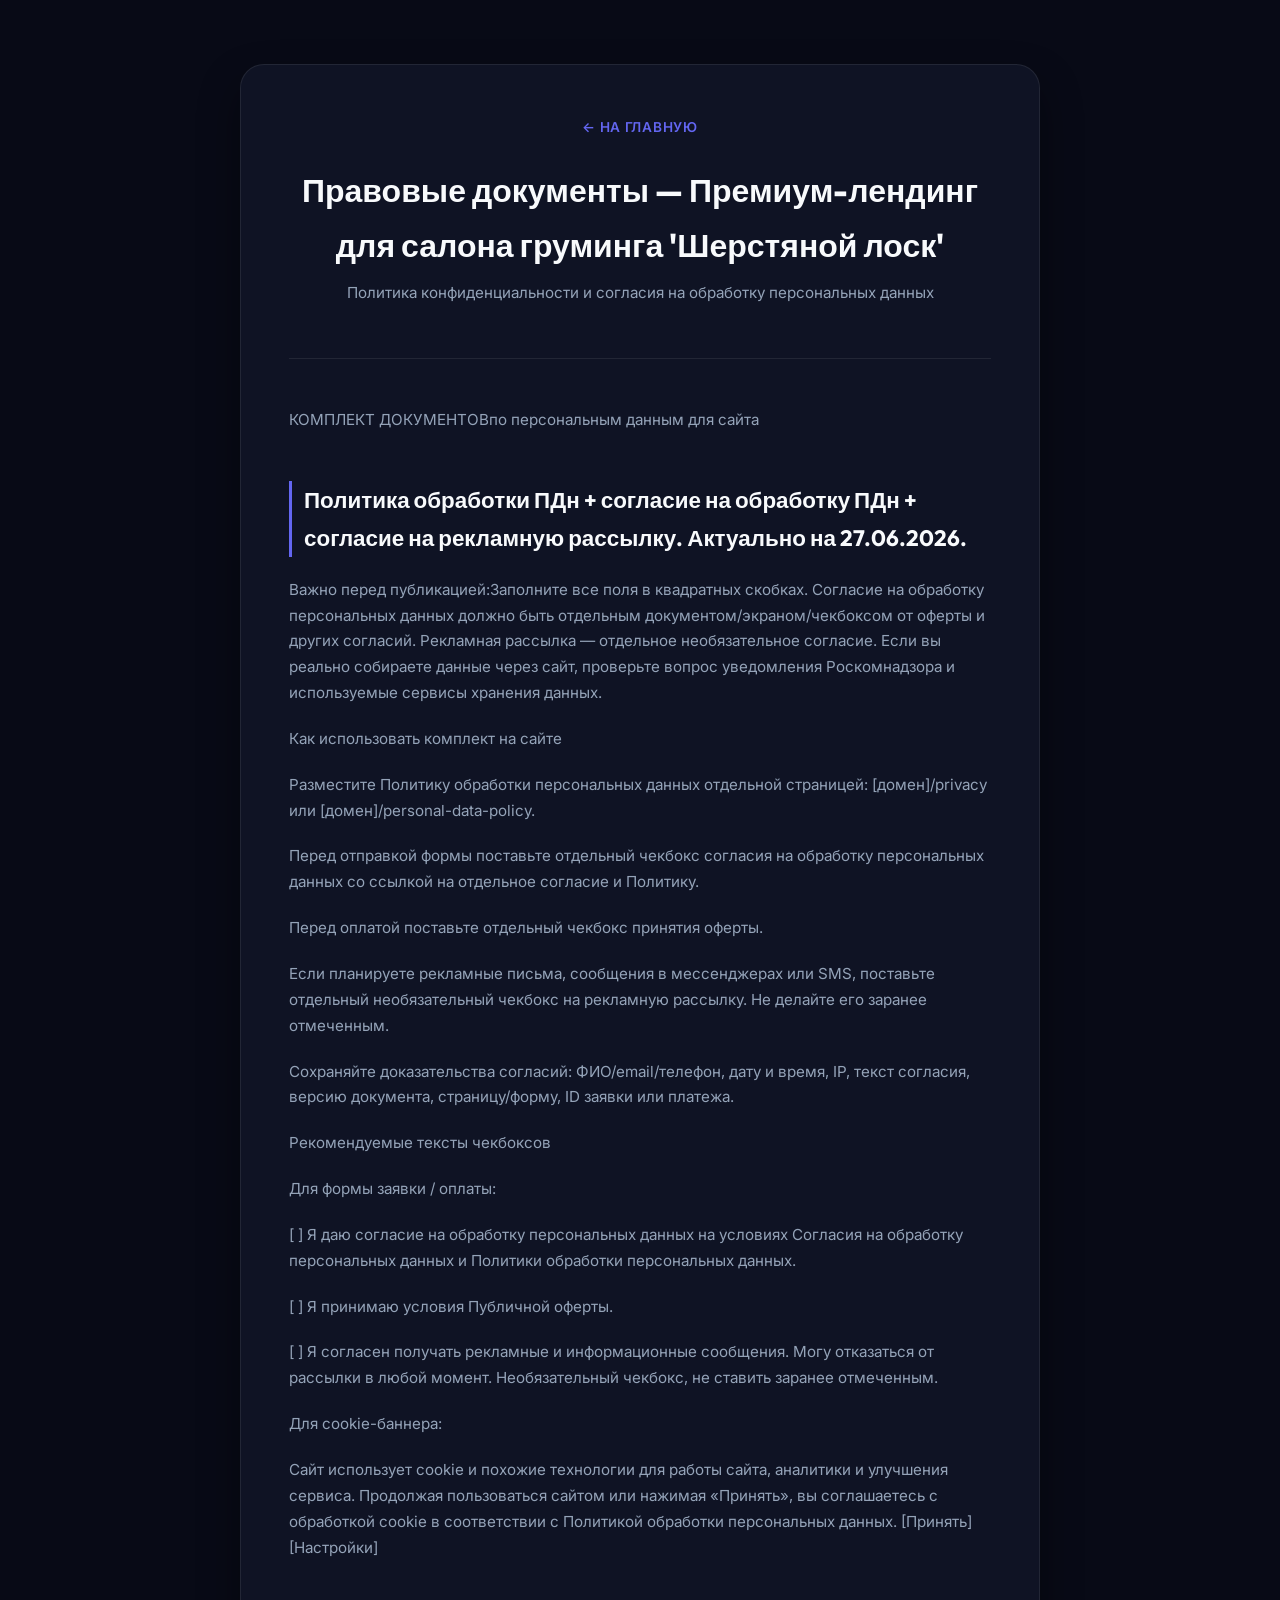
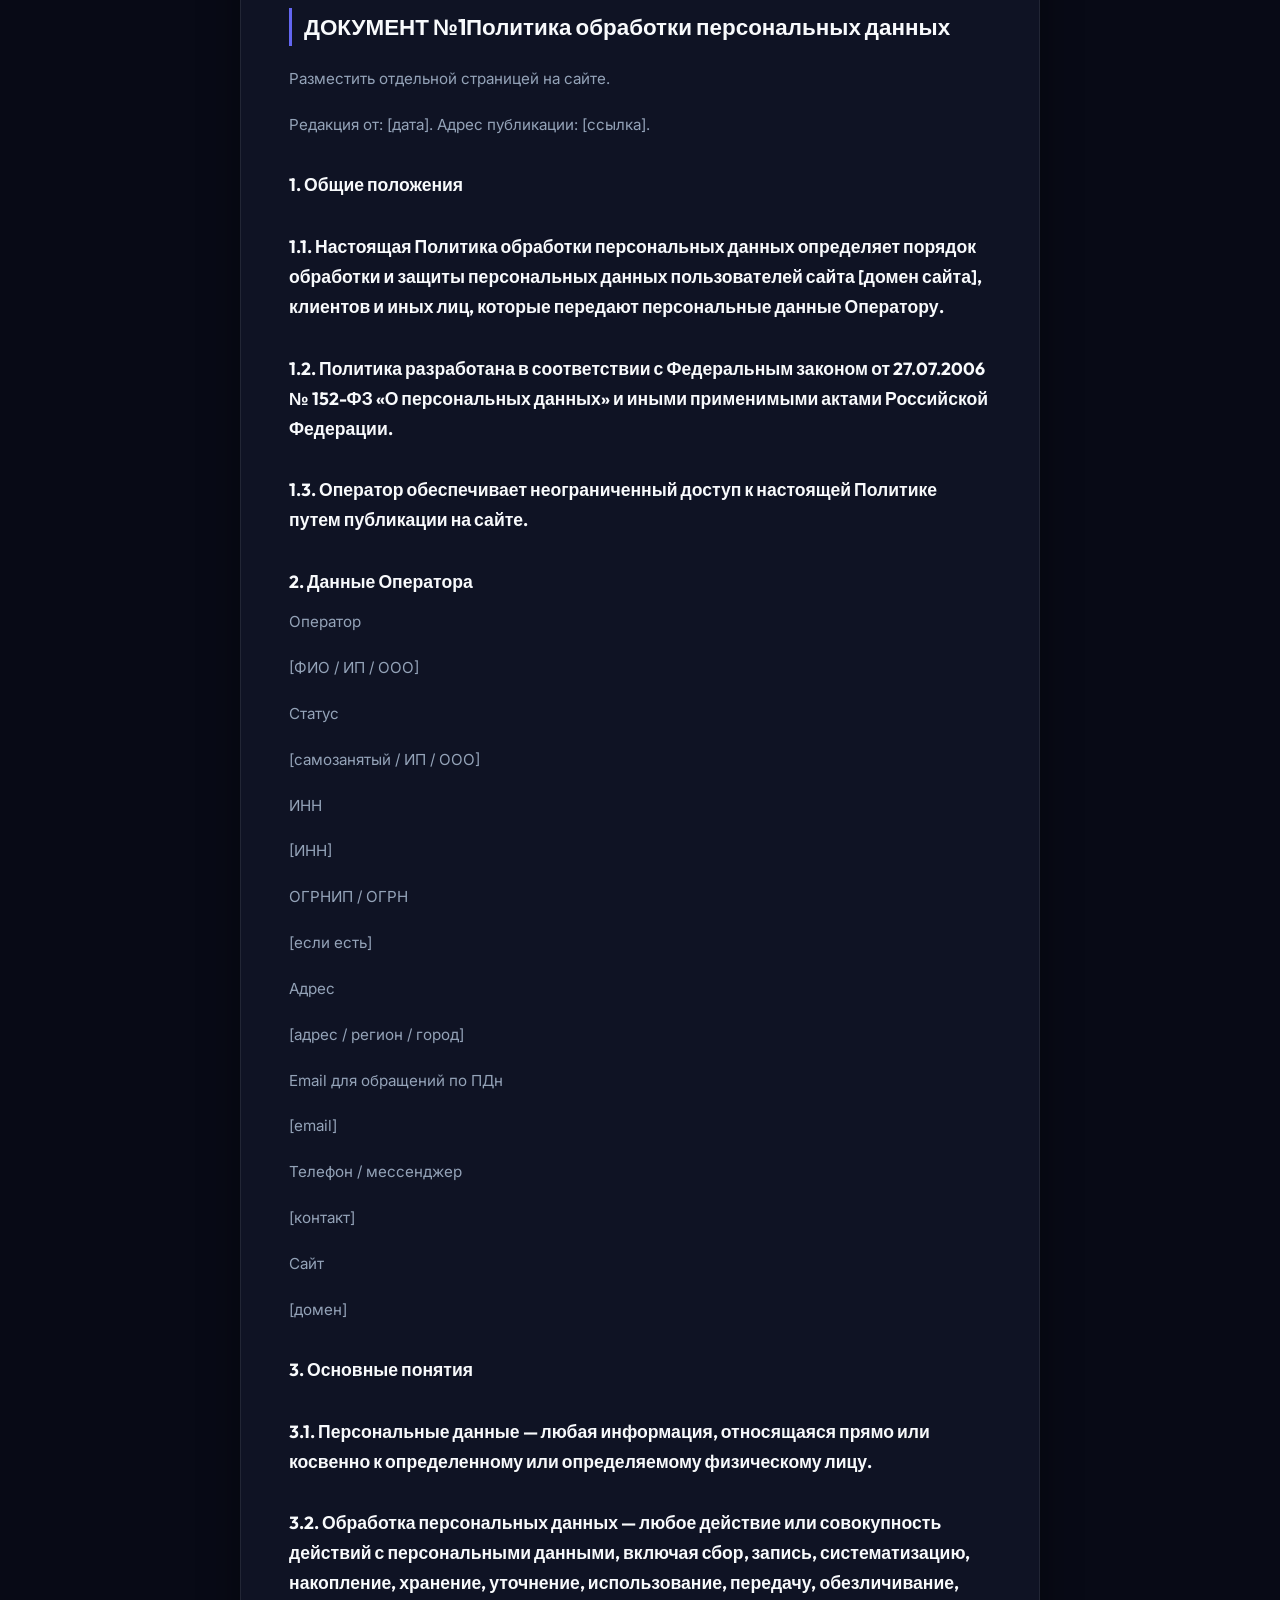
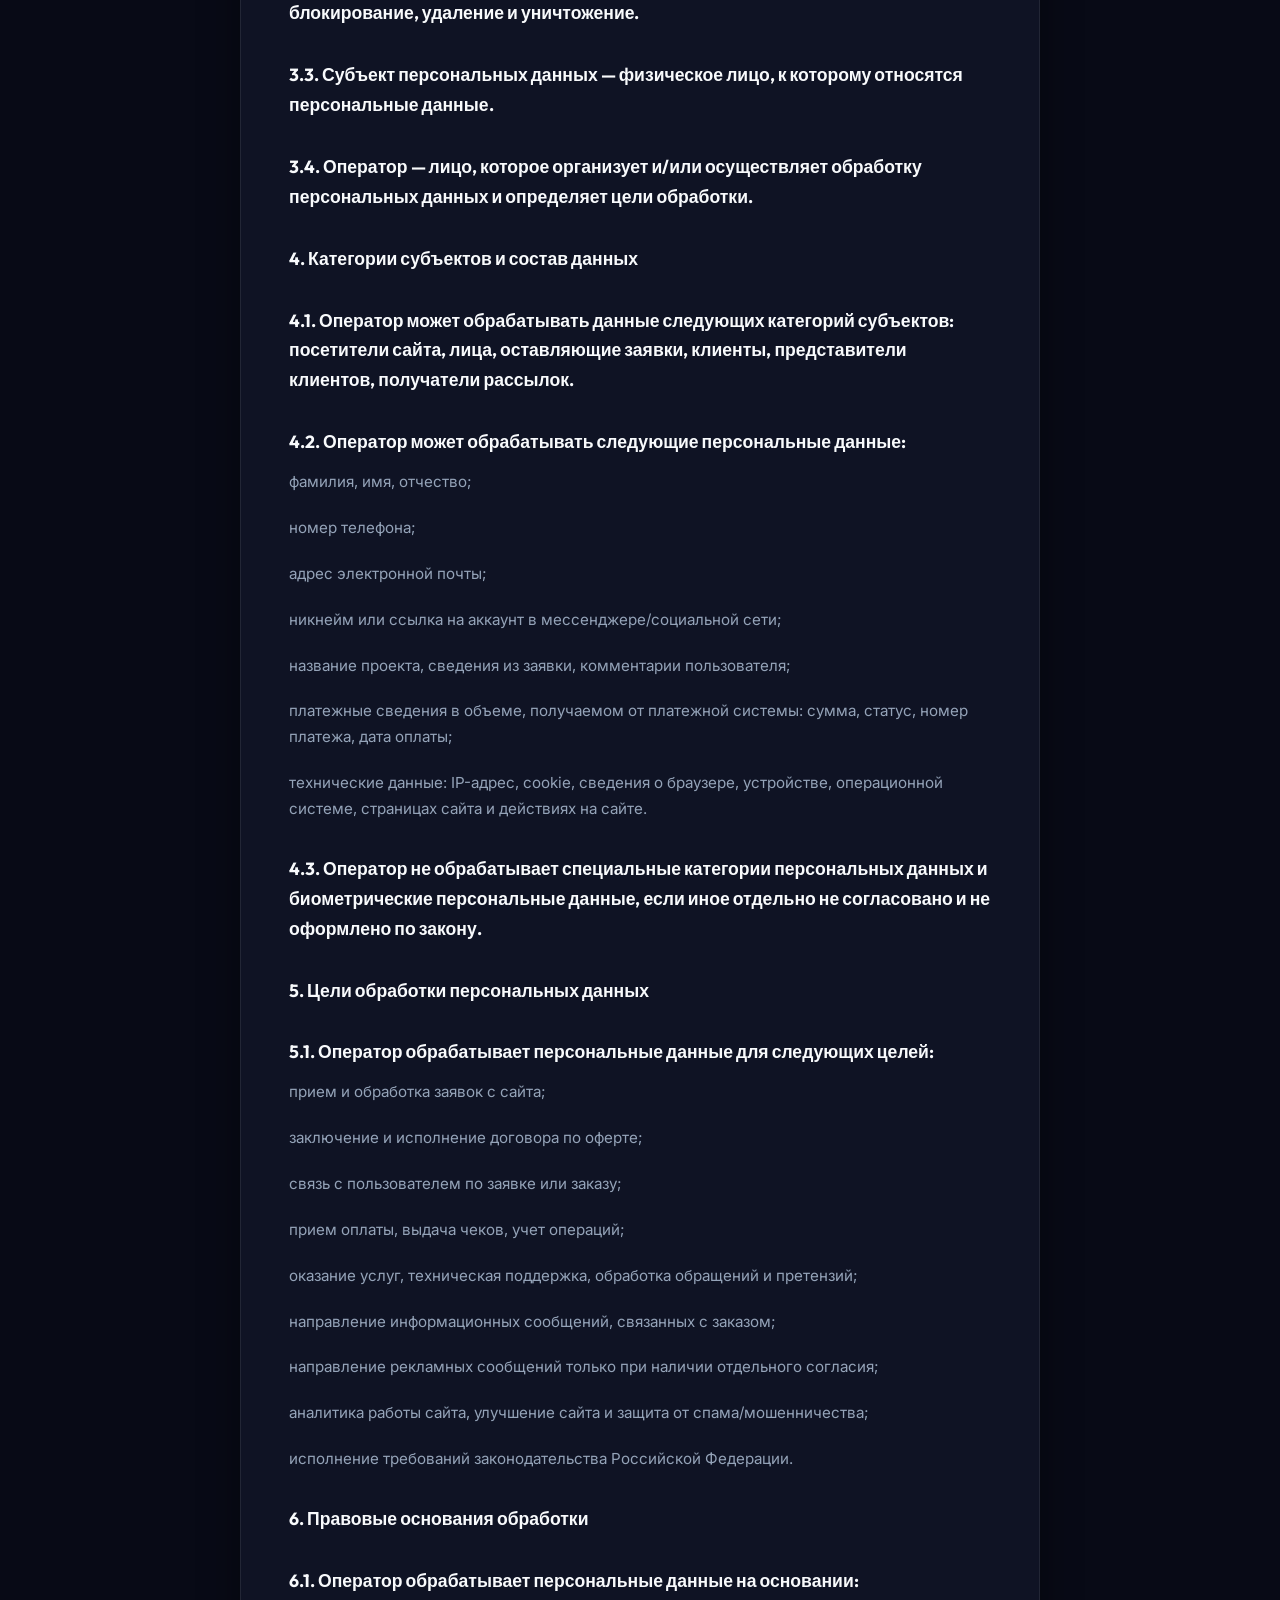
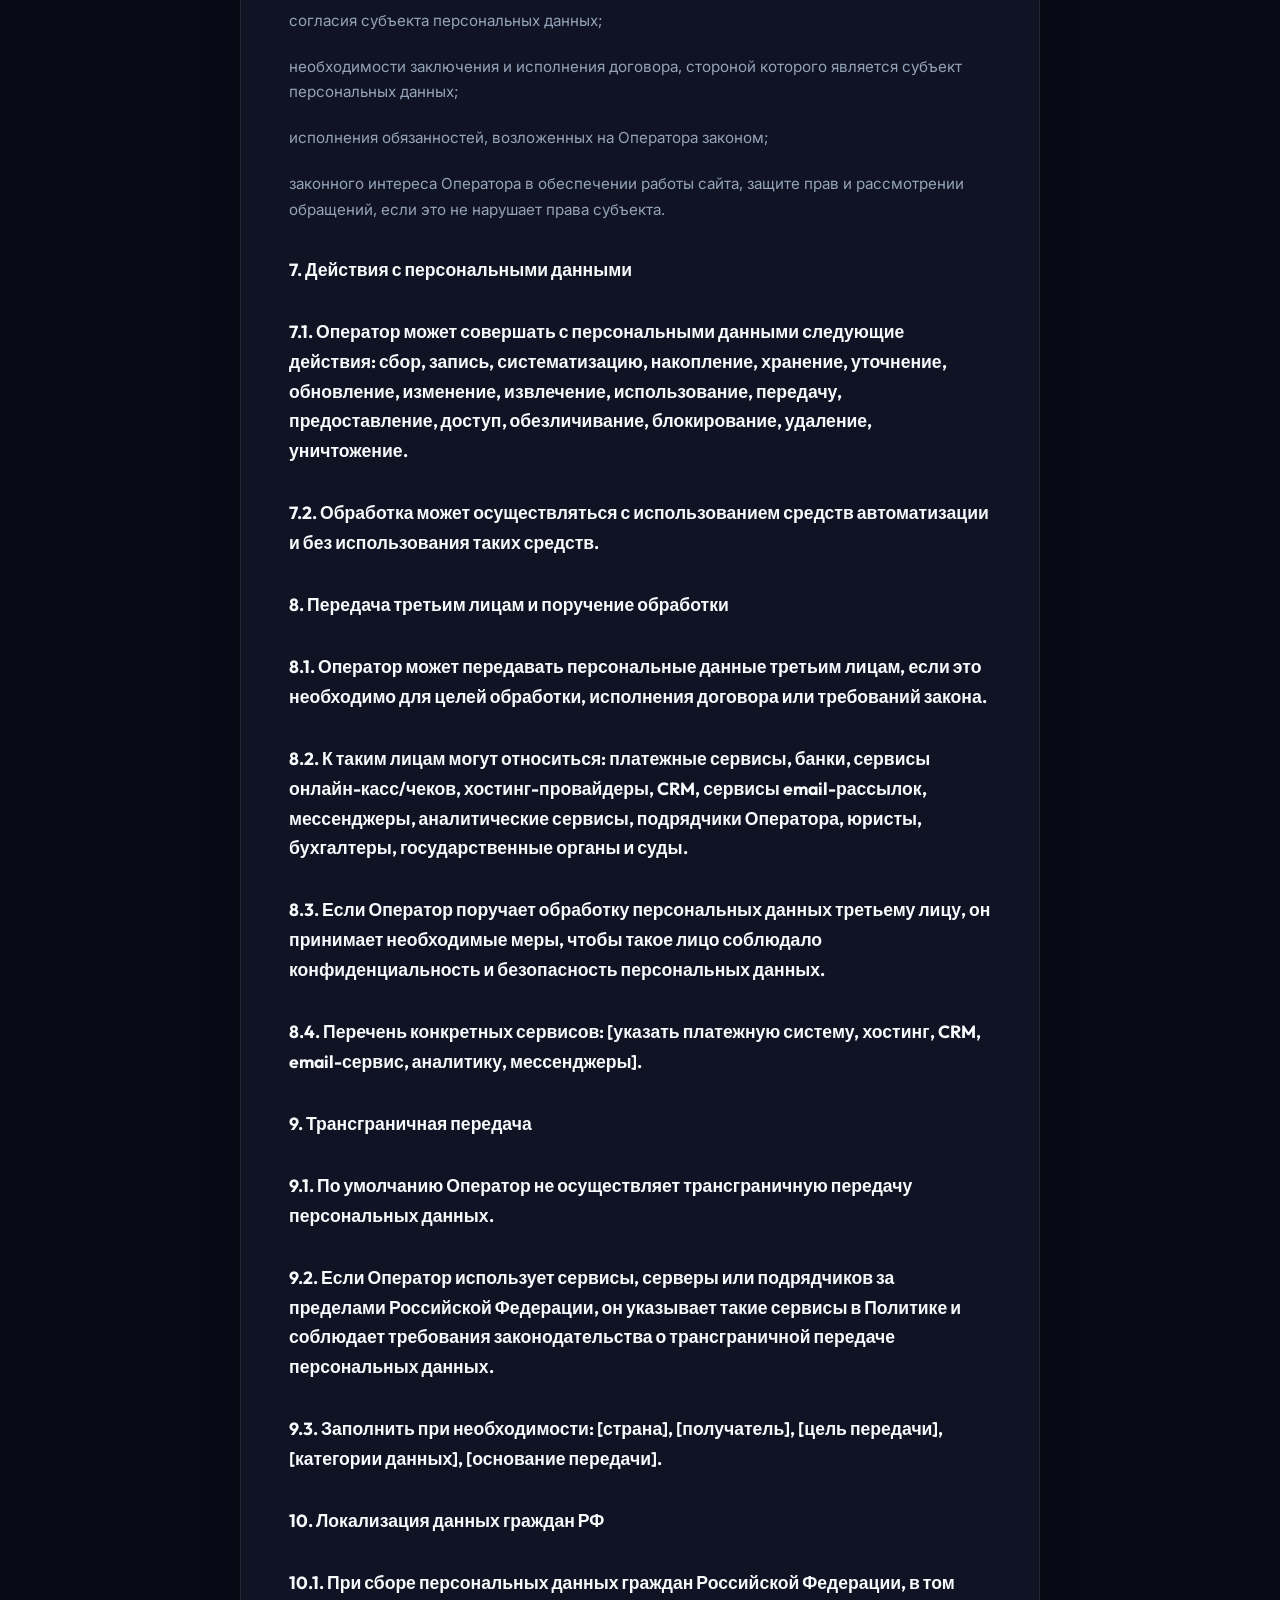
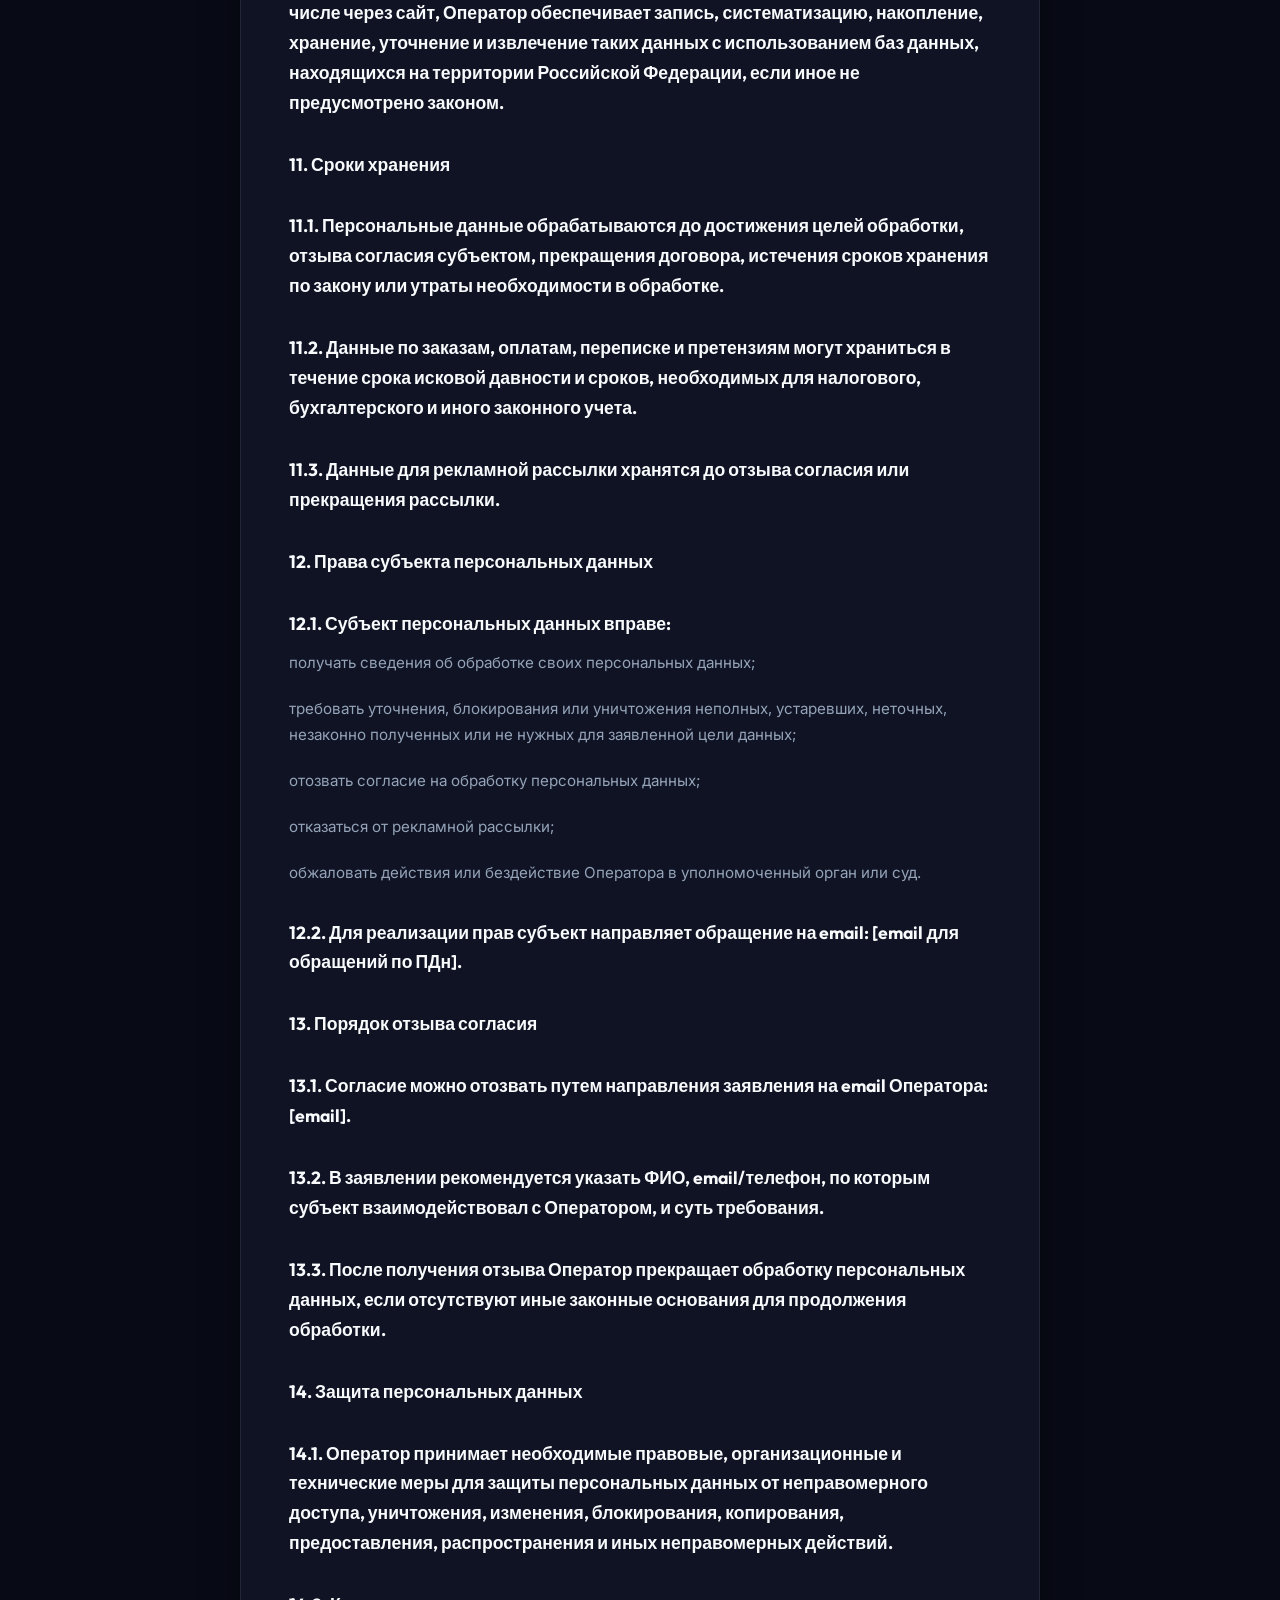
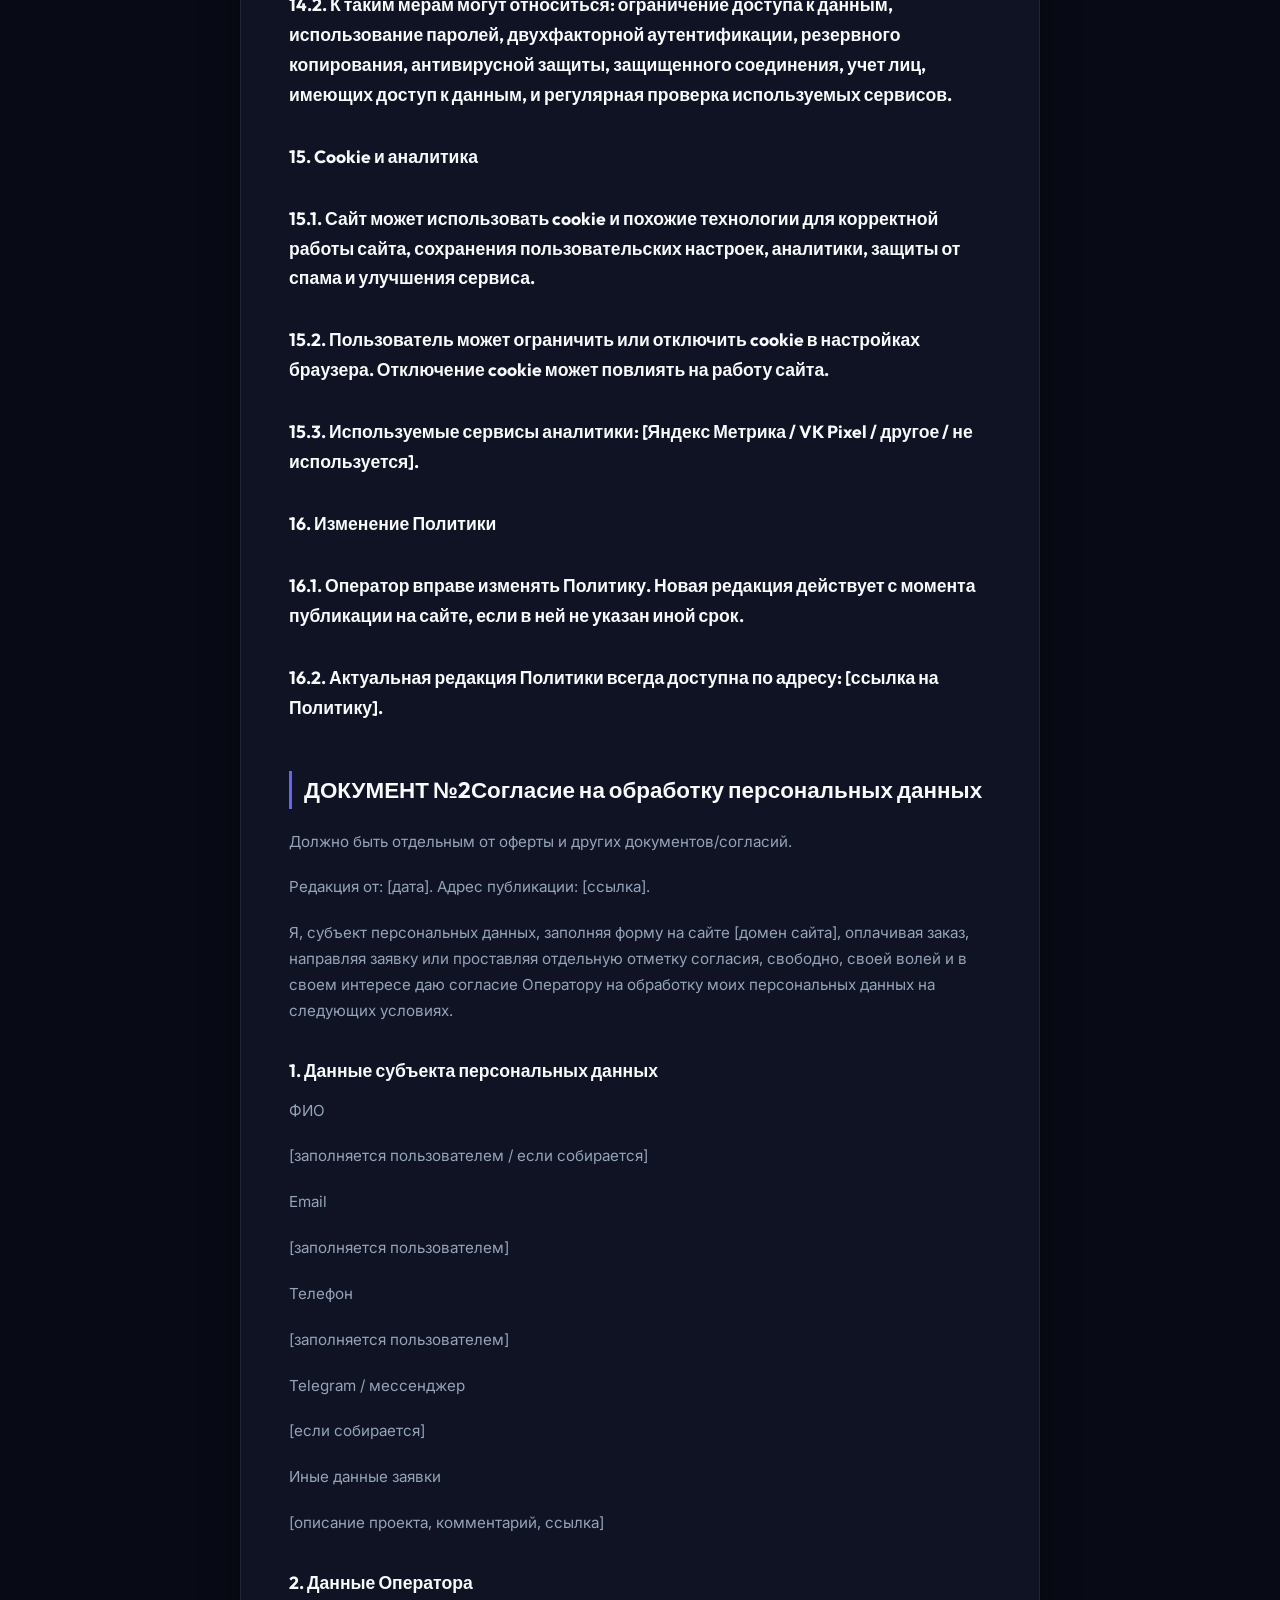
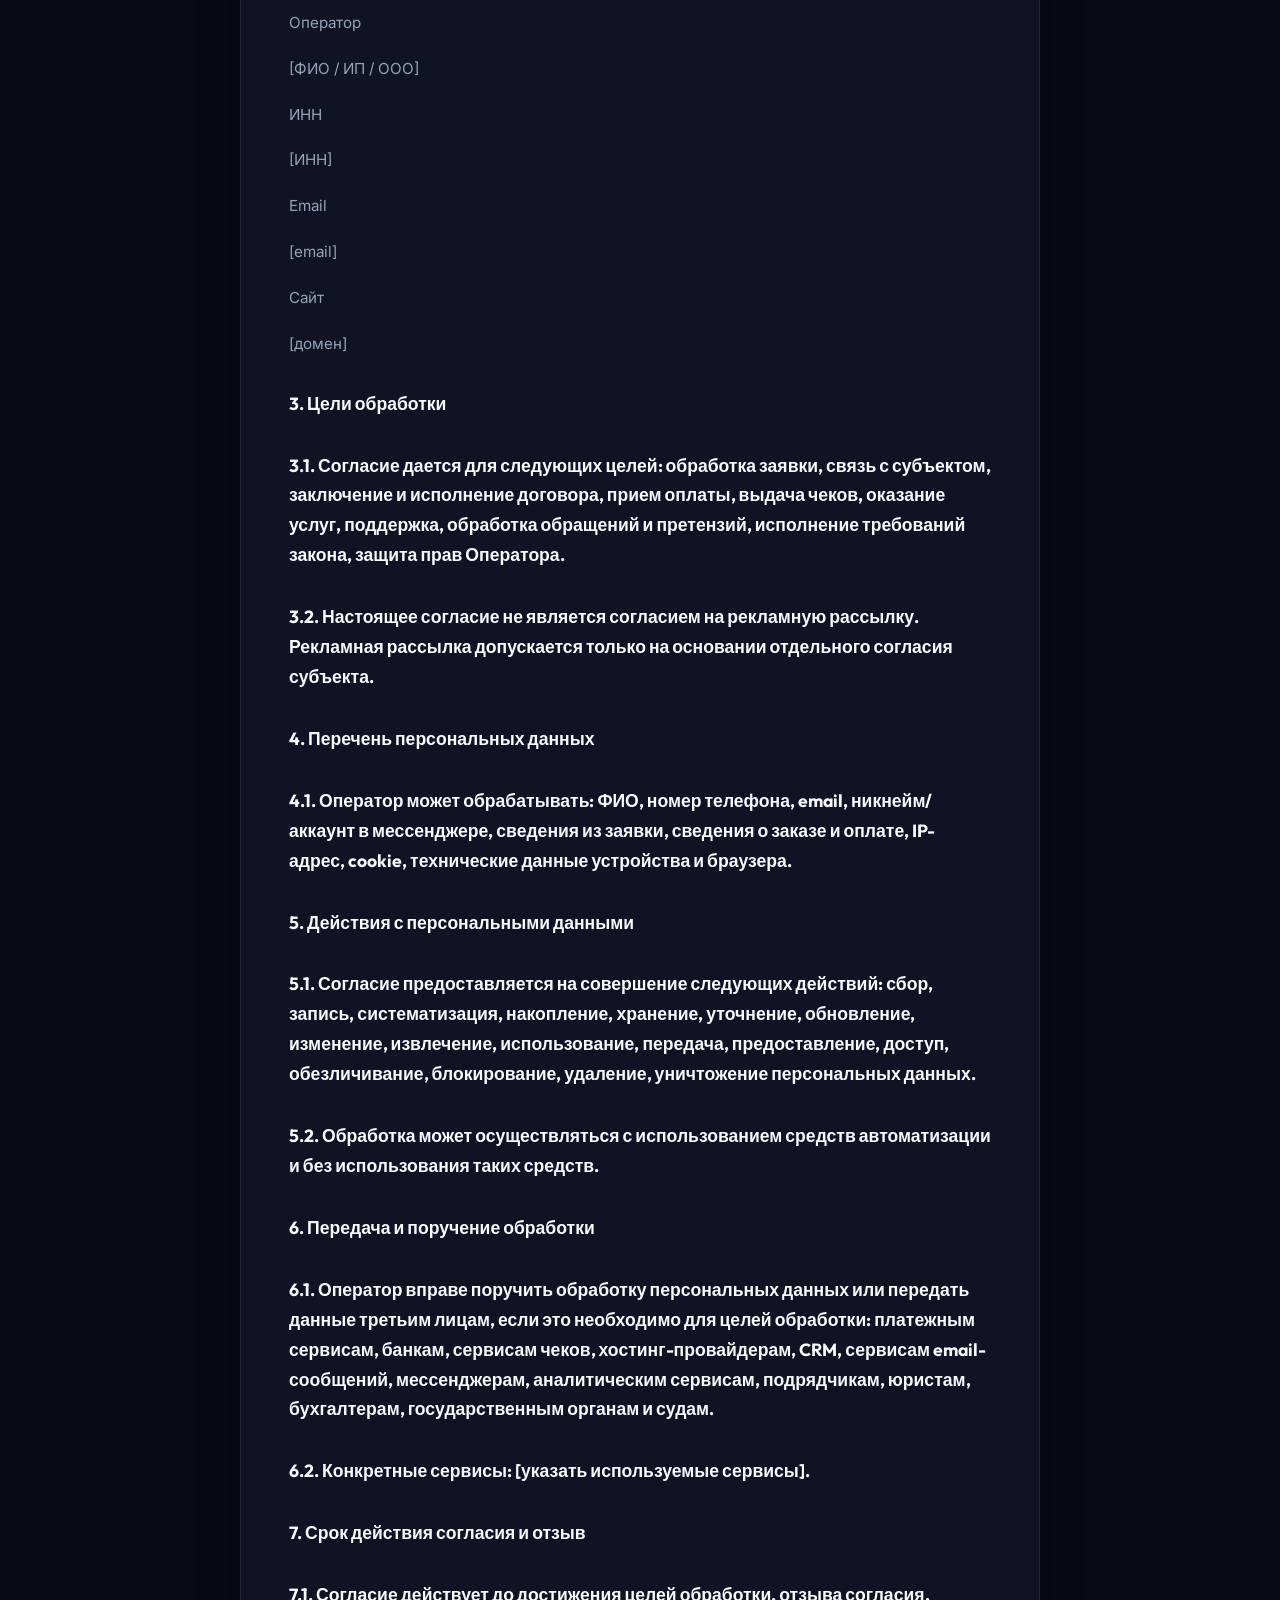
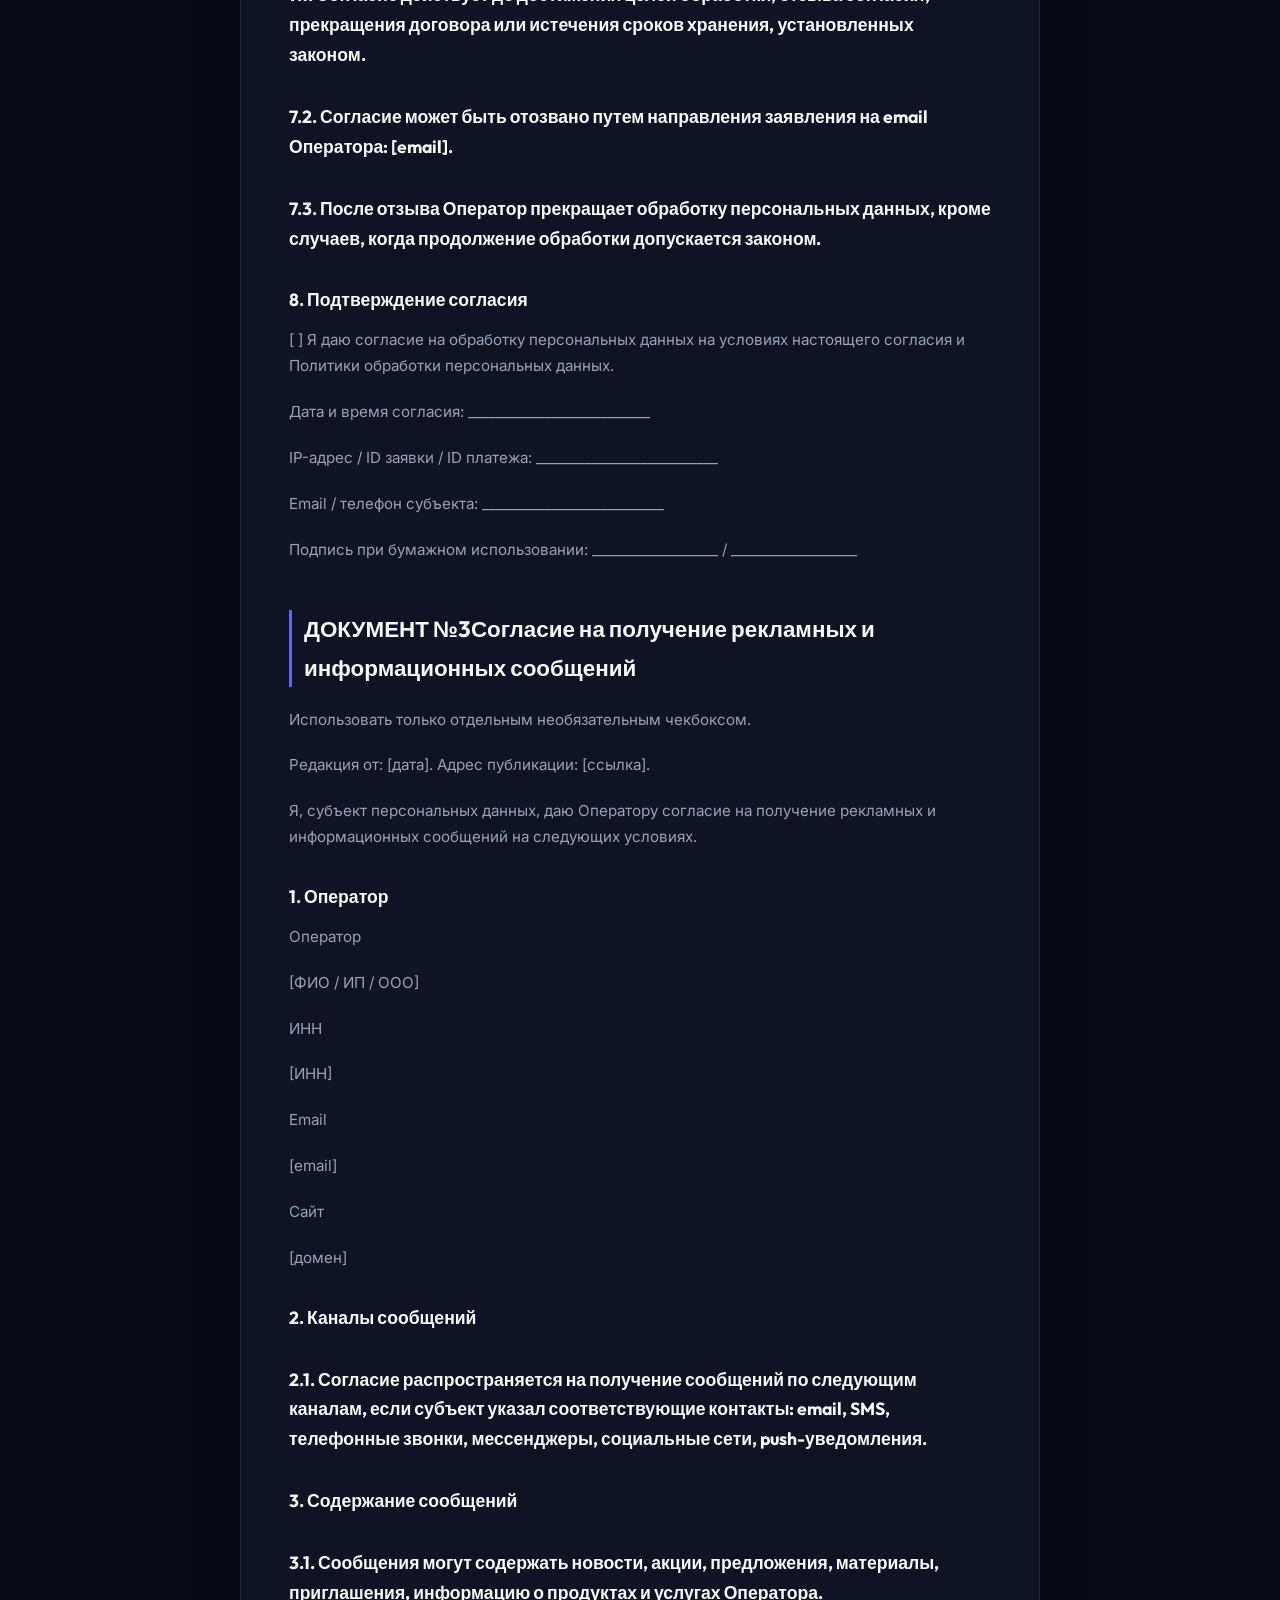
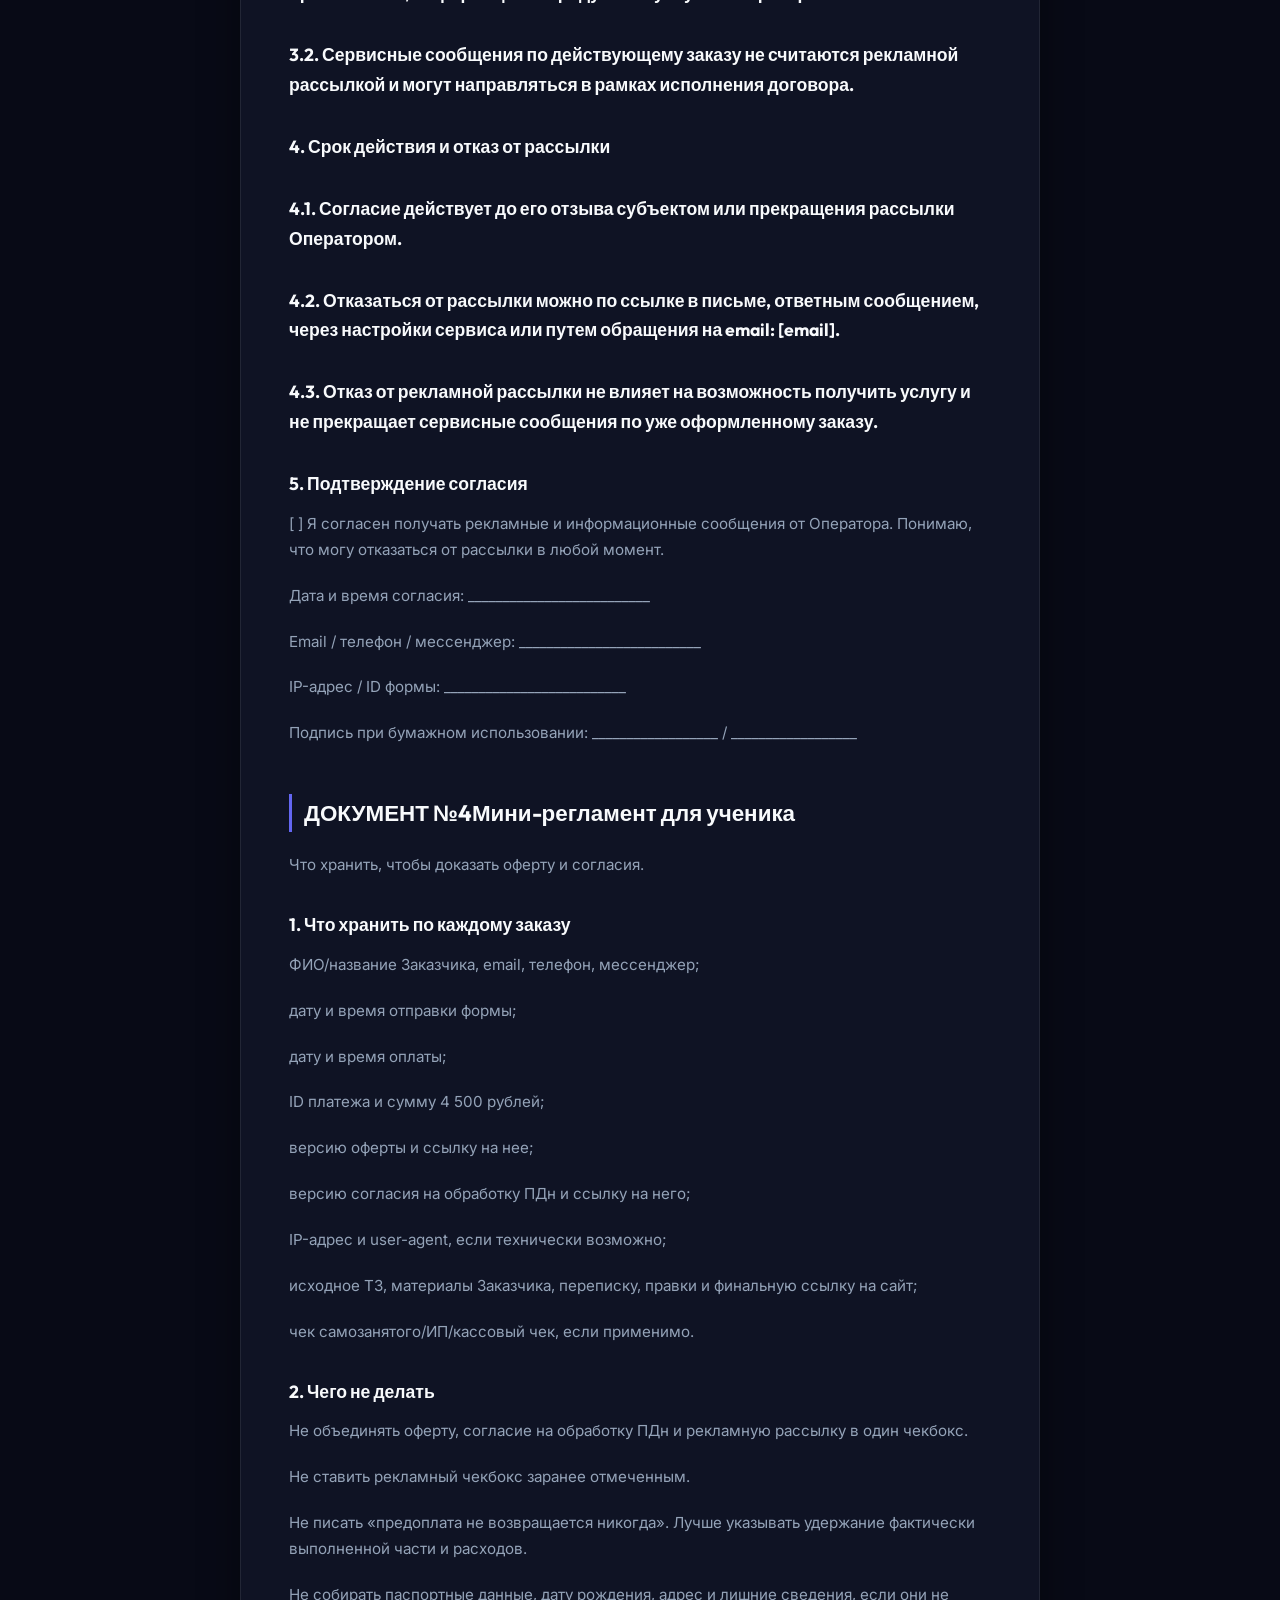
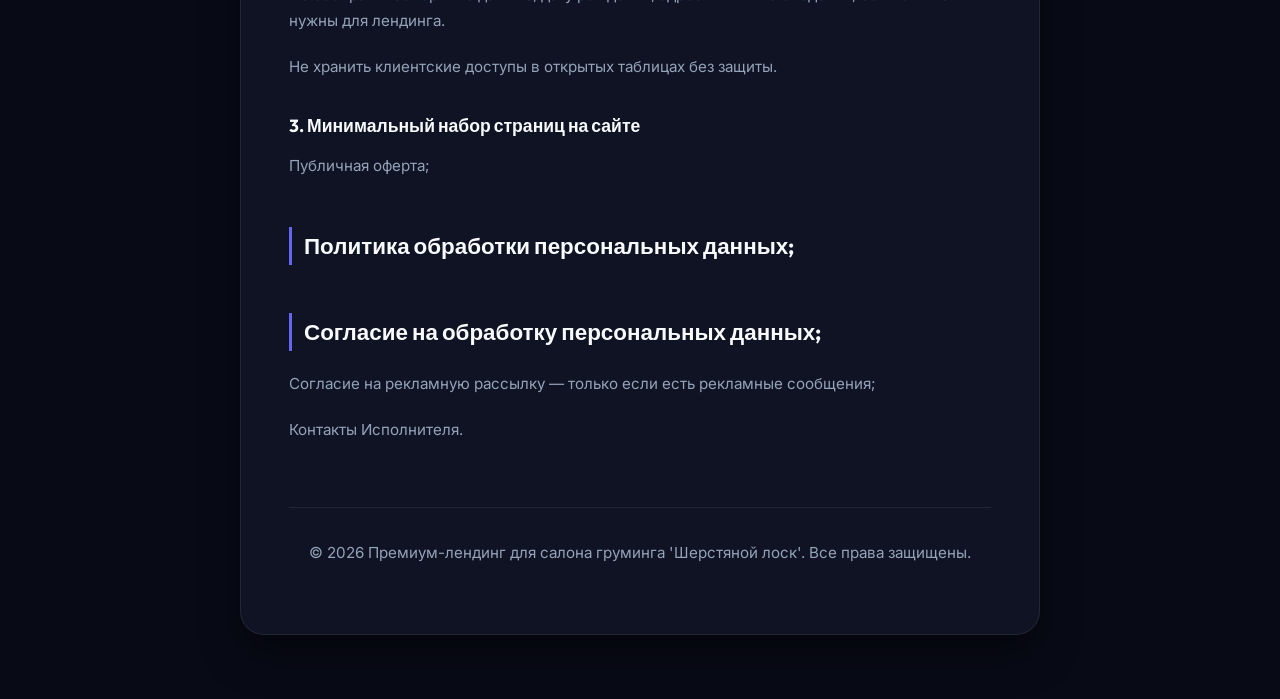
==== privacy.html @ 42e9651a "Antigravity Team: Automatically generated, QA-tested, and Security-audited release" ====
<!DOCTYPE html>
<html lang="ru">
<head>
    <meta charset="UTF-8">
    <meta name="viewport" content="width=device-width, initial-scale=1.0">
    <title>Политика конфиденциальности и согласия | MIKA</title>
    <link rel="preconnect" href="https://fonts.googleapis.com">
    <link rel="preconnect" href="https://fonts.gstatic.com" crossorigin>
    <link href="https://fonts.googleapis.com/css2?family=Inter:wght@300;400;500;600;700&family=Outfit:wght@400;500;600;700;800&display=swap" rel="stylesheet">
    <style>
        :root {
            --bg: #080a16;
            --surface: #0f1324;
            --primary: #6366f1;
            --ink: #f8fafc;
            --muted: #94a3b8;
            --border: rgba(255, 255, 255, 0.08);
        }
        
        * {
            box-sizing: border-box;
            margin: 0;
            padding: 0;
        }
        
        body {
            background-color: var(--bg);
            color: var(--ink);
            font-family: 'Inter', sans-serif;
            line-height: 1.7;
            padding: 4rem 2rem;
        }
        
        .privacy-container {
            max-width: 800px;
            margin: 0 auto;
            background: var(--surface);
            border: 1px solid var(--border);
            border-radius: 24px;
            padding: 3rem;
            box-shadow: 0 20px 40px rgba(0,0,0,0.4);
        }
        
        header {
            margin-bottom: 3rem;
            border-bottom: 1px solid var(--border);
            padding-bottom: 2rem;
            text-align: center;
        }
        
        .back-btn {
            display: inline-block;
            color: var(--primary);
            text-decoration: none;
            font-size: 0.85rem;
            font-weight: 600;
            margin-bottom: 1.5rem;
            text-transform: uppercase;
            letter-spacing: 0.05em;
        }
        
        .back-btn:hover {
            text-decoration: underline;
        }
        
        h1 {
            font-family: 'Outfit', sans-serif;
            font-size: 2rem;
            font-weight: 800;
            color: var(--ink);
            margin-bottom: 0.5rem;
        }
        
        h2 {
            font-family: 'Outfit', sans-serif;
            font-size: 1.4rem;
            font-weight: 700;
            color: var(--ink);
            margin-top: 3rem;
            margin-bottom: 1.25rem;
            border-left: 3px solid var(--primary);
            padding-left: 0.75rem;
        }
        
        h3 {
            font-family: 'Outfit', sans-serif;
            font-size: 1.1rem;
            font-weight: 700;
            color: var(--ink);
            margin-top: 2rem;
            margin-bottom: 0.75rem;
        }
        
        p {
            font-size: 0.95rem;
            color: var(--muted);
            margin-bottom: 1.25rem;
        }
        
        ul {
            margin-left: 1.5rem;
            margin-bottom: 1.5rem;
            color: var(--muted);
            font-size: 0.95rem;
        }
        
        li {
            margin-bottom: 0.5rem;
        }
        
        footer {
            margin-top: 4rem;
            border-top: 1px solid var(--border);
            padding-top: 2rem;
            text-align: center;
            font-size: 0.8rem;
            color: var(--muted);
        }
    </style>
</head>
<body>
    <div class="privacy-container">
        <header>
            <a href="index.html" class="back-btn">← На главную</a>
            <h1>Правовые документы — Премиум-лендинг для салона груминга 'Шерстяной лоск'</h1>
            <p>Политика конфиденциальности и согласия на обработку персональных данных</p>
        </header>
        
        <main>
            <p>КОМПЛЕКТ ДОКУМЕНТОВпо персональным данным для сайта</p>
<h2>Политика обработки ПДн + согласие на обработку ПДн + согласие на рекламную рассылку. Актуально на 27.06.2026.</h2>
<p>Важно перед публикацией:Заполните все поля в квадратных скобках. Согласие на обработку персональных данных должно быть отдельным документом/экраном/чекбоксом от оферты и других согласий. Рекламная рассылка — отдельное необязательное согласие. Если вы реально собираете данные через сайт, проверьте вопрос уведомления Роскомнадзора и используемые сервисы хранения данных.</p>
<p>Как использовать комплект на сайте</p>
<p>Разместите Политику обработки персональных данных отдельной страницей: [домен]/privacy или [домен]/personal-data-policy.</p>
<p>Перед отправкой формы поставьте отдельный чекбокс согласия на обработку персональных данных со ссылкой на отдельное согласие и Политику.</p>
<p>Перед оплатой поставьте отдельный чекбокс принятия оферты.</p>
<p>Если планируете рекламные письма, сообщения в мессенджерах или SMS, поставьте отдельный необязательный чекбокс на рекламную рассылку. Не делайте его заранее отмеченным.</p>
<p>Сохраняйте доказательства согласий: ФИО/email/телефон, дату и время, IP, текст согласия, версию документа, страницу/форму, ID заявки или платежа.</p>
<p>Рекомендуемые тексты чекбоксов</p>
<p>Для формы заявки / оплаты:</p>
<p>[ ] Я даю согласие на обработку персональных данных на условиях Согласия на обработку персональных данных и Политики обработки персональных данных.</p>
<p>[ ] Я принимаю условия Публичной оферты.</p>
<p>[ ] Я согласен получать рекламные и информационные сообщения. Могу отказаться от рассылки в любой момент. Необязательный чекбокс, не ставить заранее отмеченным.</p>
<p>Для cookie-баннера:</p>
<p>Сайт использует cookie и похожие технологии для работы сайта, аналитики и улучшения сервиса. Продолжая пользоваться сайтом или нажимая «Принять», вы соглашаетесь с обработкой cookie в соответствии с Политикой обработки персональных данных. [Принять] [Настройки]</p>
<h2>ДОКУМЕНТ №1Политика обработки персональных данных</h2>
<p>Разместить отдельной страницей на сайте.</p>
<p>Редакция от: [дата]. Адрес публикации: [ссылка].</p>
<h3>1. Общие положения</h3>
<h3>1.1. Настоящая Политика обработки персональных данных определяет порядок обработки и защиты персональных данных пользователей сайта [домен сайта], клиентов и иных лиц, которые передают персональные данные Оператору.</h3>
<h3>1.2. Политика разработана в соответствии с Федеральным законом от 27.07.2006 № 152-ФЗ «О персональных данных» и иными применимыми актами Российской Федерации.</h3>
<h3>1.3. Оператор обеспечивает неограниченный доступ к настоящей Политике путем публикации на сайте.</h3>
<h3>2. Данные Оператора</h3>
<p>Оператор</p>
<p>[ФИО / ИП / ООО]</p>
<p>Статус</p>
<p>[самозанятый / ИП / ООО]</p>
<p>ИНН</p>
<p>[ИНН]</p>
<p>ОГРНИП / ОГРН</p>
<p>[если есть]</p>
<p>Адрес</p>
<p>[адрес / регион / город]</p>
<p>Email для обращений по ПДн</p>
<p>[email]</p>
<p>Телефон / мессенджер</p>
<p>[контакт]</p>
<p>Сайт</p>
<p>[домен]</p>
<h3>3. Основные понятия</h3>
<h3>3.1. Персональные данные — любая информация, относящаяся прямо или косвенно к определенному или определяемому физическому лицу.</h3>
<h3>3.2. Обработка персональных данных — любое действие или совокупность действий с персональными данными, включая сбор, запись, систематизацию, накопление, хранение, уточнение, использование, передачу, обезличивание, блокирование, удаление и уничтожение.</h3>
<h3>3.3. Субъект персональных данных — физическое лицо, к которому относятся персональные данные.</h3>
<h3>3.4. Оператор — лицо, которое организует и/или осуществляет обработку персональных данных и определяет цели обработки.</h3>
<h3>4. Категории субъектов и состав данных</h3>
<h3>4.1. Оператор может обрабатывать данные следующих категорий субъектов: посетители сайта, лица, оставляющие заявки, клиенты, представители клиентов, получатели рассылок.</h3>
<h3>4.2. Оператор может обрабатывать следующие персональные данные:</h3>
<p>фамилия, имя, отчество;</p>
<p>номер телефона;</p>
<p>адрес электронной почты;</p>
<p>никнейм или ссылка на аккаунт в мессенджере/социальной сети;</p>
<p>название проекта, сведения из заявки, комментарии пользователя;</p>
<p>платежные сведения в объеме, получаемом от платежной системы: сумма, статус, номер платежа, дата оплаты;</p>
<p>технические данные: IP-адрес, cookie, сведения о браузере, устройстве, операционной системе, страницах сайта и действиях на сайте.</p>
<h3>4.3. Оператор не обрабатывает специальные категории персональных данных и биометрические персональные данные, если иное отдельно не согласовано и не оформлено по закону.</h3>
<h3>5. Цели обработки персональных данных</h3>
<h3>5.1. Оператор обрабатывает персональные данные для следующих целей:</h3>
<p>прием и обработка заявок с сайта;</p>
<p>заключение и исполнение договора по оферте;</p>
<p>связь с пользователем по заявке или заказу;</p>
<p>прием оплаты, выдача чеков, учет операций;</p>
<p>оказание услуг, техническая поддержка, обработка обращений и претензий;</p>
<p>направление информационных сообщений, связанных с заказом;</p>
<p>направление рекламных сообщений только при наличии отдельного согласия;</p>
<p>аналитика работы сайта, улучшение сайта и защита от спама/мошенничества;</p>
<p>исполнение требований законодательства Российской Федерации.</p>
<h3>6. Правовые основания обработки</h3>
<h3>6.1. Оператор обрабатывает персональные данные на основании:</h3>
<p>согласия субъекта персональных данных;</p>
<p>необходимости заключения и исполнения договора, стороной которого является субъект персональных данных;</p>
<p>исполнения обязанностей, возложенных на Оператора законом;</p>
<p>законного интереса Оператора в обеспечении работы сайта, защите прав и рассмотрении обращений, если это не нарушает права субъекта.</p>
<h3>7. Действия с персональными данными</h3>
<h3>7.1. Оператор может совершать с персональными данными следующие действия: сбор, запись, систематизацию, накопление, хранение, уточнение, обновление, изменение, извлечение, использование, передачу, предоставление, доступ, обезличивание, блокирование, удаление, уничтожение.</h3>
<h3>7.2. Обработка может осуществляться с использованием средств автоматизации и без использования таких средств.</h3>
<h3>8. Передача третьим лицам и поручение обработки</h3>
<h3>8.1. Оператор может передавать персональные данные третьим лицам, если это необходимо для целей обработки, исполнения договора или требований закона.</h3>
<h3>8.2. К таким лицам могут относиться: платежные сервисы, банки, сервисы онлайн-касс/чеков, хостинг-провайдеры, CRM, сервисы email-рассылок, мессенджеры, аналитические сервисы, подрядчики Оператора, юристы, бухгалтеры, государственные органы и суды.</h3>
<h3>8.3. Если Оператор поручает обработку персональных данных третьему лицу, он принимает необходимые меры, чтобы такое лицо соблюдало конфиденциальность и безопасность персональных данных.</h3>
<h3>8.4. Перечень конкретных сервисов: [указать платежную систему, хостинг, CRM, email-сервис, аналитику, мессенджеры].</h3>
<h3>9. Трансграничная передача</h3>
<h3>9.1. По умолчанию Оператор не осуществляет трансграничную передачу персональных данных.</h3>
<h3>9.2. Если Оператор использует сервисы, серверы или подрядчиков за пределами Российской Федерации, он указывает такие сервисы в Политике и соблюдает требования законодательства о трансграничной передаче персональных данных.</h3>
<h3>9.3. Заполнить при необходимости: [страна], [получатель], [цель передачи], [категории данных], [основание передачи].</h3>
<h3>10. Локализация данных граждан РФ</h3>
<h3>10.1. При сборе персональных данных граждан Российской Федерации, в том числе через сайт, Оператор обеспечивает запись, систематизацию, накопление, хранение, уточнение и извлечение таких данных с использованием баз данных, находящихся на территории Российской Федерации, если иное не предусмотрено законом.</h3>
<h3>11. Сроки хранения</h3>
<h3>11.1. Персональные данные обрабатываются до достижения целей обработки, отзыва согласия субъектом, прекращения договора, истечения сроков хранения по закону или утраты необходимости в обработке.</h3>
<h3>11.2. Данные по заказам, оплатам, переписке и претензиям могут храниться в течение срока исковой давности и сроков, необходимых для налогового, бухгалтерского и иного законного учета.</h3>
<h3>11.3. Данные для рекламной рассылки хранятся до отзыва согласия или прекращения рассылки.</h3>
<h3>12. Права субъекта персональных данных</h3>
<h3>12.1. Субъект персональных данных вправе:</h3>
<p>получать сведения об обработке своих персональных данных;</p>
<p>требовать уточнения, блокирования или уничтожения неполных, устаревших, неточных, незаконно полученных или не нужных для заявленной цели данных;</p>
<p>отозвать согласие на обработку персональных данных;</p>
<p>отказаться от рекламной рассылки;</p>
<p>обжаловать действия или бездействие Оператора в уполномоченный орган или суд.</p>
<h3>12.2. Для реализации прав субъект направляет обращение на email: [email для обращений по ПДн].</h3>
<h3>13. Порядок отзыва согласия</h3>
<h3>13.1. Согласие можно отозвать путем направления заявления на email Оператора: [email].</h3>
<h3>13.2. В заявлении рекомендуется указать ФИО, email/телефон, по которым субъект взаимодействовал с Оператором, и суть требования.</h3>
<h3>13.3. После получения отзыва Оператор прекращает обработку персональных данных, если отсутствуют иные законные основания для продолжения обработки.</h3>
<h3>14. Защита персональных данных</h3>
<h3>14.1. Оператор принимает необходимые правовые, организационные и технические меры для защиты персональных данных от неправомерного доступа, уничтожения, изменения, блокирования, копирования, предоставления, распространения и иных неправомерных действий.</h3>
<h3>14.2. К таким мерам могут относиться: ограничение доступа к данным, использование паролей, двухфакторной аутентификации, резервного копирования, антивирусной защиты, защищенного соединения, учет лиц, имеющих доступ к данным, и регулярная проверка используемых сервисов.</h3>
<h3>15. Cookie и аналитика</h3>
<h3>15.1. Сайт может использовать cookie и похожие технологии для корректной работы сайта, сохранения пользовательских настроек, аналитики, защиты от спама и улучшения сервиса.</h3>
<h3>15.2. Пользователь может ограничить или отключить cookie в настройках браузера. Отключение cookie может повлиять на работу сайта.</h3>
<h3>15.3. Используемые сервисы аналитики: [Яндекс Метрика / VK Pixel / другое / не используется].</h3>
<h3>16. Изменение Политики</h3>
<h3>16.1. Оператор вправе изменять Политику. Новая редакция действует с момента публикации на сайте, если в ней не указан иной срок.</h3>
<h3>16.2. Актуальная редакция Политики всегда доступна по адресу: [ссылка на Политику].</h3>
<h2>ДОКУМЕНТ №2Согласие на обработку персональных данных</h2>
<p>Должно быть отдельным от оферты и других документов/согласий.</p>
<p>Редакция от: [дата]. Адрес публикации: [ссылка].</p>
<p>Я, субъект персональных данных, заполняя форму на сайте [домен сайта], оплачивая заказ, направляя заявку или проставляя отдельную отметку согласия, свободно, своей волей и в своем интересе даю согласие Оператору на обработку моих персональных данных на следующих условиях.</p>
<h3>1. Данные субъекта персональных данных</h3>
<p>ФИО</p>
<p>[заполняется пользователем / если собирается]</p>
<p>Email</p>
<p>[заполняется пользователем]</p>
<p>Телефон</p>
<p>[заполняется пользователем]</p>
<p>Telegram / мессенджер</p>
<p>[если собирается]</p>
<p>Иные данные заявки</p>
<p>[описание проекта, комментарий, ссылка]</p>
<h3>2. Данные Оператора</h3>
<p>Оператор</p>
<p>[ФИО / ИП / ООО]</p>
<p>ИНН</p>
<p>[ИНН]</p>
<p>Email</p>
<p>[email]</p>
<p>Сайт</p>
<p>[домен]</p>
<h3>3. Цели обработки</h3>
<h3>3.1. Согласие дается для следующих целей: обработка заявки, связь с субъектом, заключение и исполнение договора, прием оплаты, выдача чеков, оказание услуг, поддержка, обработка обращений и претензий, исполнение требований закона, защита прав Оператора.</h3>
<h3>3.2. Настоящее согласие не является согласием на рекламную рассылку. Рекламная рассылка допускается только на основании отдельного согласия субъекта.</h3>
<h3>4. Перечень персональных данных</h3>
<h3>4.1. Оператор может обрабатывать: ФИО, номер телефона, email, никнейм/аккаунт в мессенджере, сведения из заявки, сведения о заказе и оплате, IP-адрес, cookie, технические данные устройства и браузера.</h3>
<h3>5. Действия с персональными данными</h3>
<h3>5.1. Согласие предоставляется на совершение следующих действий: сбор, запись, систематизация, накопление, хранение, уточнение, обновление, изменение, извлечение, использование, передача, предоставление, доступ, обезличивание, блокирование, удаление, уничтожение персональных данных.</h3>
<h3>5.2. Обработка может осуществляться с использованием средств автоматизации и без использования таких средств.</h3>
<h3>6. Передача и поручение обработки</h3>
<h3>6.1. Оператор вправе поручить обработку персональных данных или передать данные третьим лицам, если это необходимо для целей обработки: платежным сервисам, банкам, сервисам чеков, хостинг-провайдерам, CRM, сервисам email-сообщений, мессенджерам, аналитическим сервисам, подрядчикам, юристам, бухгалтерам, государственным органам и судам.</h3>
<h3>6.2. Конкретные сервисы: [указать используемые сервисы].</h3>
<h3>7. Срок действия согласия и отзыв</h3>
<h3>7.1. Согласие действует до достижения целей обработки, отзыва согласия, прекращения договора или истечения сроков хранения, установленных законом.</h3>
<h3>7.2. Согласие может быть отозвано путем направления заявления на email Оператора: [email].</h3>
<h3>7.3. После отзыва Оператор прекращает обработку персональных данных, кроме случаев, когда продолжение обработки допускается законом.</h3>
<h3>8. Подтверждение согласия</h3>
<p>[ ] Я даю согласие на обработку персональных данных на условиях настоящего согласия и Политики обработки персональных данных.</p>
<p>Дата и время согласия: __________________________</p>
<p>IP-адрес / ID заявки / ID платежа: __________________________</p>
<p>Email / телефон субъекта: __________________________</p>
<p>Подпись при бумажном использовании: __________________ / __________________</p>
<h2>ДОКУМЕНТ №3Согласие на получение рекламных и информационных сообщений</h2>
<p>Использовать только отдельным необязательным чекбоксом.</p>
<p>Редакция от: [дата]. Адрес публикации: [ссылка].</p>
<p>Я, субъект персональных данных, даю Оператору согласие на получение рекламных и информационных сообщений на следующих условиях.</p>
<h3>1. Оператор</h3>
<p>Оператор</p>
<p>[ФИО / ИП / ООО]</p>
<p>ИНН</p>
<p>[ИНН]</p>
<p>Email</p>
<p>[email]</p>
<p>Сайт</p>
<p>[домен]</p>
<h3>2. Каналы сообщений</h3>
<h3>2.1. Согласие распространяется на получение сообщений по следующим каналам, если субъект указал соответствующие контакты: email, SMS, телефонные звонки, мессенджеры, социальные сети, push-уведомления.</h3>
<h3>3. Содержание сообщений</h3>
<h3>3.1. Сообщения могут содержать новости, акции, предложения, материалы, приглашения, информацию о продуктах и услугах Оператора.</h3>
<h3>3.2. Сервисные сообщения по действующему заказу не считаются рекламной рассылкой и могут направляться в рамках исполнения договора.</h3>
<h3>4. Срок действия и отказ от рассылки</h3>
<h3>4.1. Согласие действует до его отзыва субъектом или прекращения рассылки Оператором.</h3>
<h3>4.2. Отказаться от рассылки можно по ссылке в письме, ответным сообщением, через настройки сервиса или путем обращения на email: [email].</h3>
<h3>4.3. Отказ от рекламной рассылки не влияет на возможность получить услугу и не прекращает сервисные сообщения по уже оформленному заказу.</h3>
<h3>5. Подтверждение согласия</h3>
<p>[ ] Я согласен получать рекламные и информационные сообщения от Оператора. Понимаю, что могу отказаться от рассылки в любой момент.</p>
<p>Дата и время согласия: __________________________</p>
<p>Email / телефон / мессенджер: __________________________</p>
<p>IP-адрес / ID формы: __________________________</p>
<p>Подпись при бумажном использовании: __________________ / __________________</p>
<h2>ДОКУМЕНТ №4Мини-регламент для ученика</h2>
<p>Что хранить, чтобы доказать оферту и согласия.</p>
<h3>1. Что хранить по каждому заказу</h3>
<p>ФИО/название Заказчика, email, телефон, мессенджер;</p>
<p>дату и время отправки формы;</p>
<p>дату и время оплаты;</p>
<p>ID платежа и сумму 4 500 рублей;</p>
<p>версию оферты и ссылку на нее;</p>
<p>версию согласия на обработку ПДн и ссылку на него;</p>
<p>IP-адрес и user-agent, если технически возможно;</p>
<p>исходное ТЗ, материалы Заказчика, переписку, правки и финальную ссылку на сайт;</p>
<p>чек самозанятого/ИП/кассовый чек, если применимо.</p>
<h3>2. Чего не делать</h3>
<p>Не объединять оферту, согласие на обработку ПДн и рекламную рассылку в один чекбокс.</p>
<p>Не ставить рекламный чекбокс заранее отмеченным.</p>
<p>Не писать «предоплата не возвращается никогда». Лучше указывать удержание фактически выполненной части и расходов.</p>
<p>Не собирать паспортные данные, дату рождения, адрес и лишние сведения, если они не нужны для лендинга.</p>
<p>Не хранить клиентские доступы в открытых таблицах без защиты.</p>
<h3>3. Минимальный набор страниц на сайте</h3>
<p>Публичная оферта;</p>
<h2>Политика обработки персональных данных;</h2>
<h2>Согласие на обработку персональных данных;</h2>
<p>Согласие на рекламную рассылку — только если есть рекламные сообщения;</p>
<p>Контакты Исполнителя.</p>

        </main>
        
        <footer>
            <p>© 2026 Премиум-лендинг для салона груминга 'Шерстяной лоск'. Все права защищены.</p>
        </footer>
    </div>
</body>
</html>
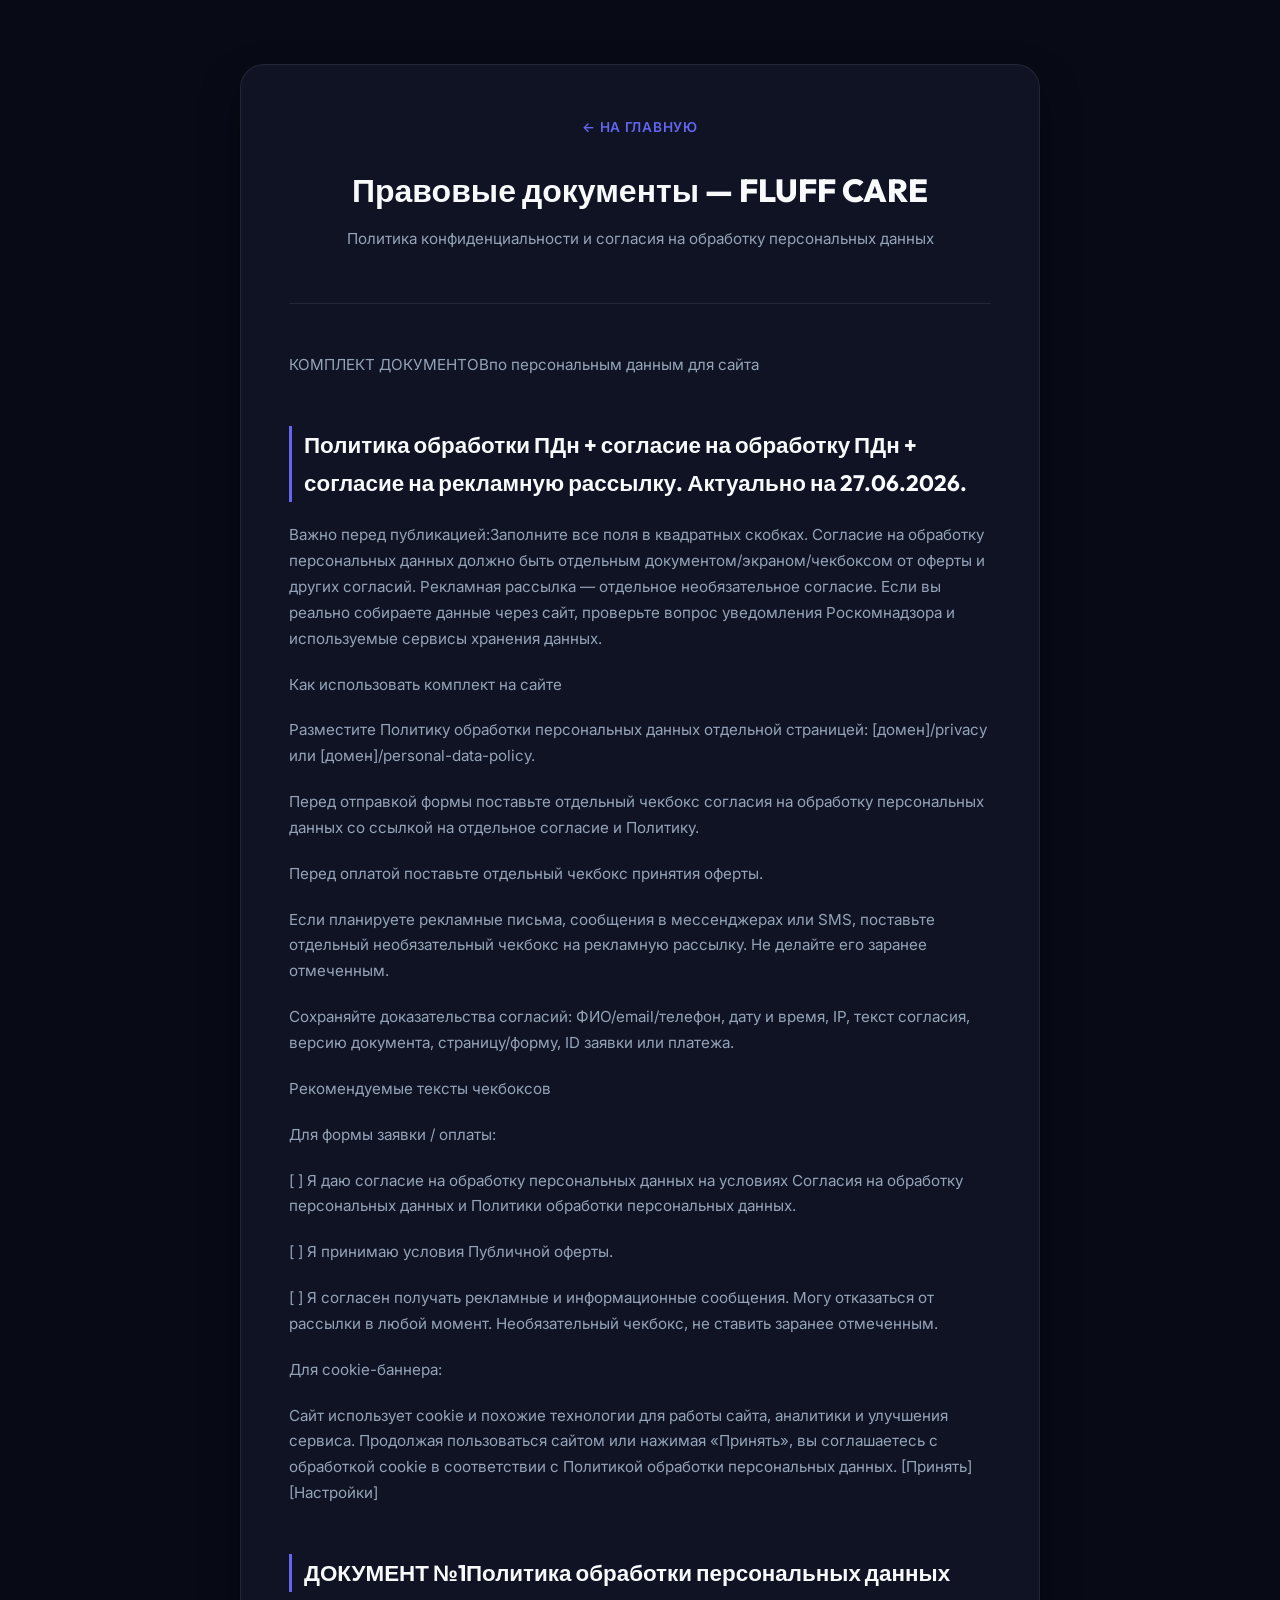
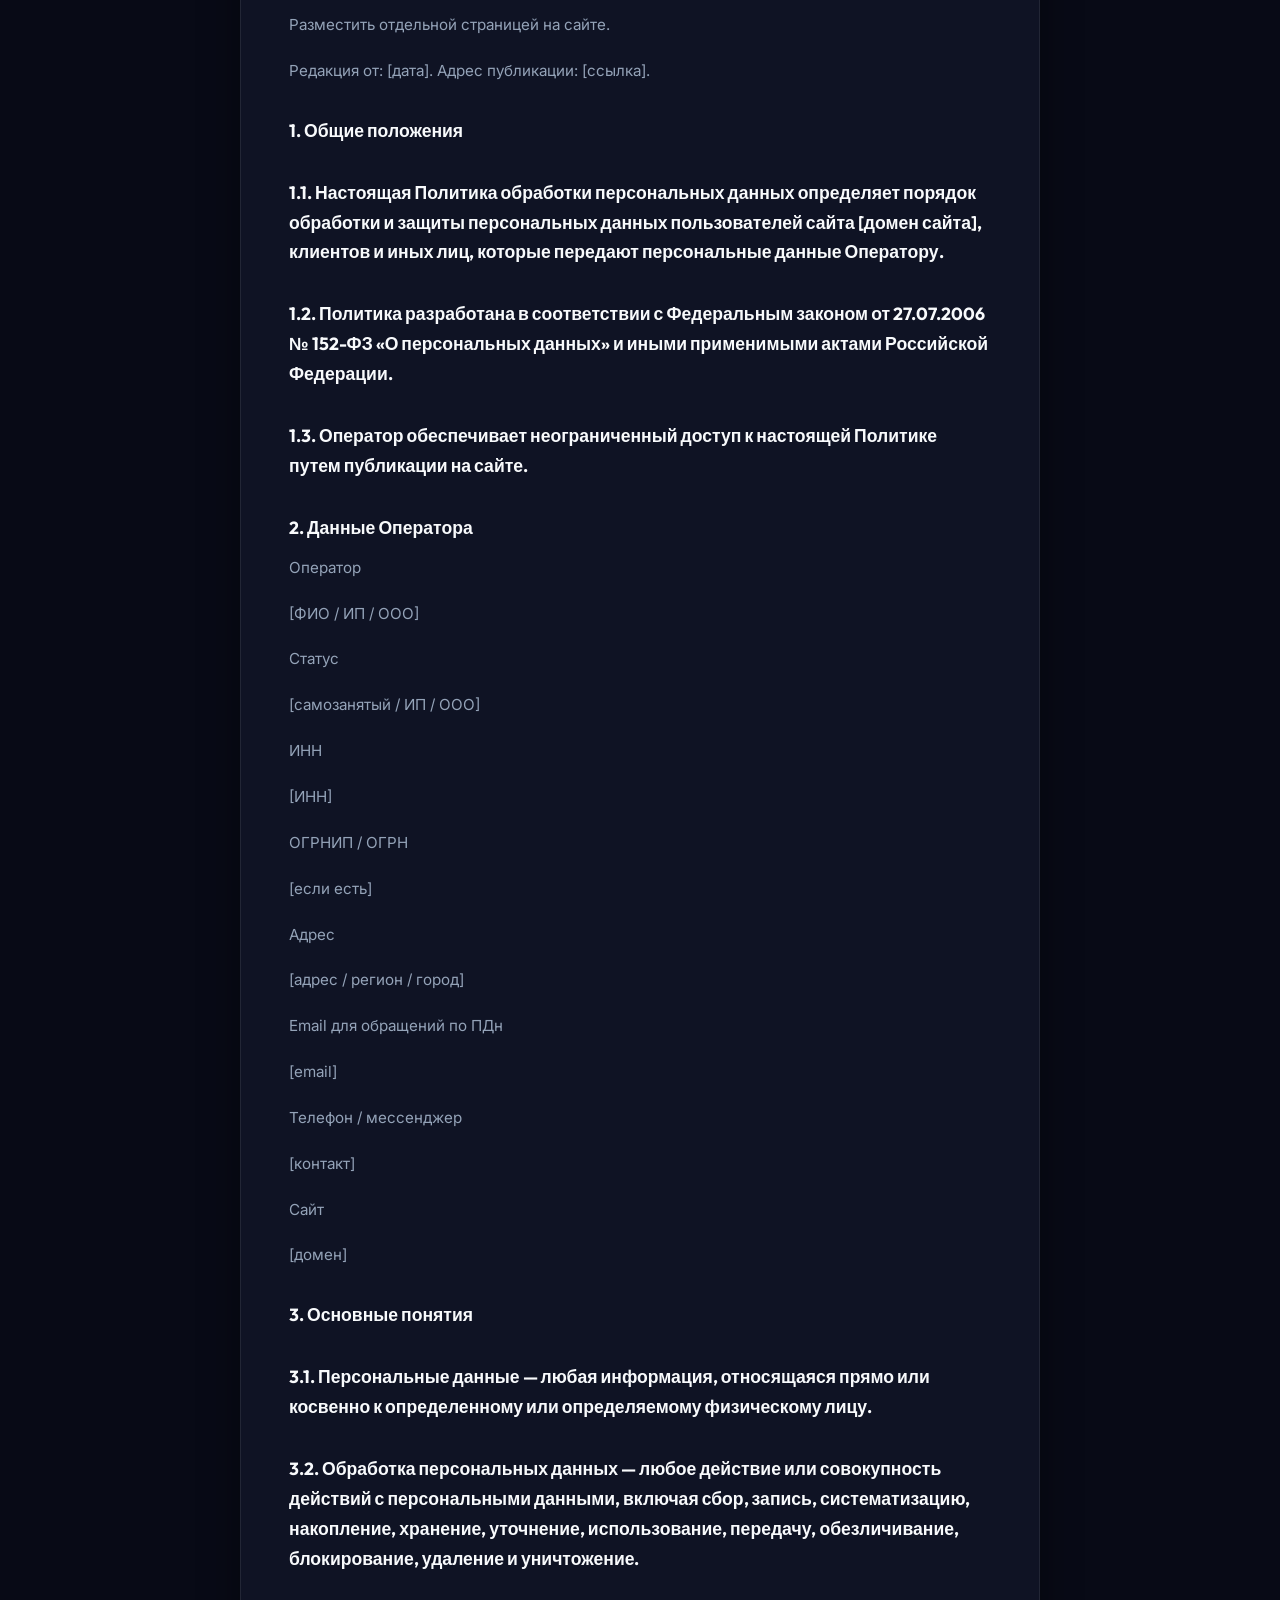
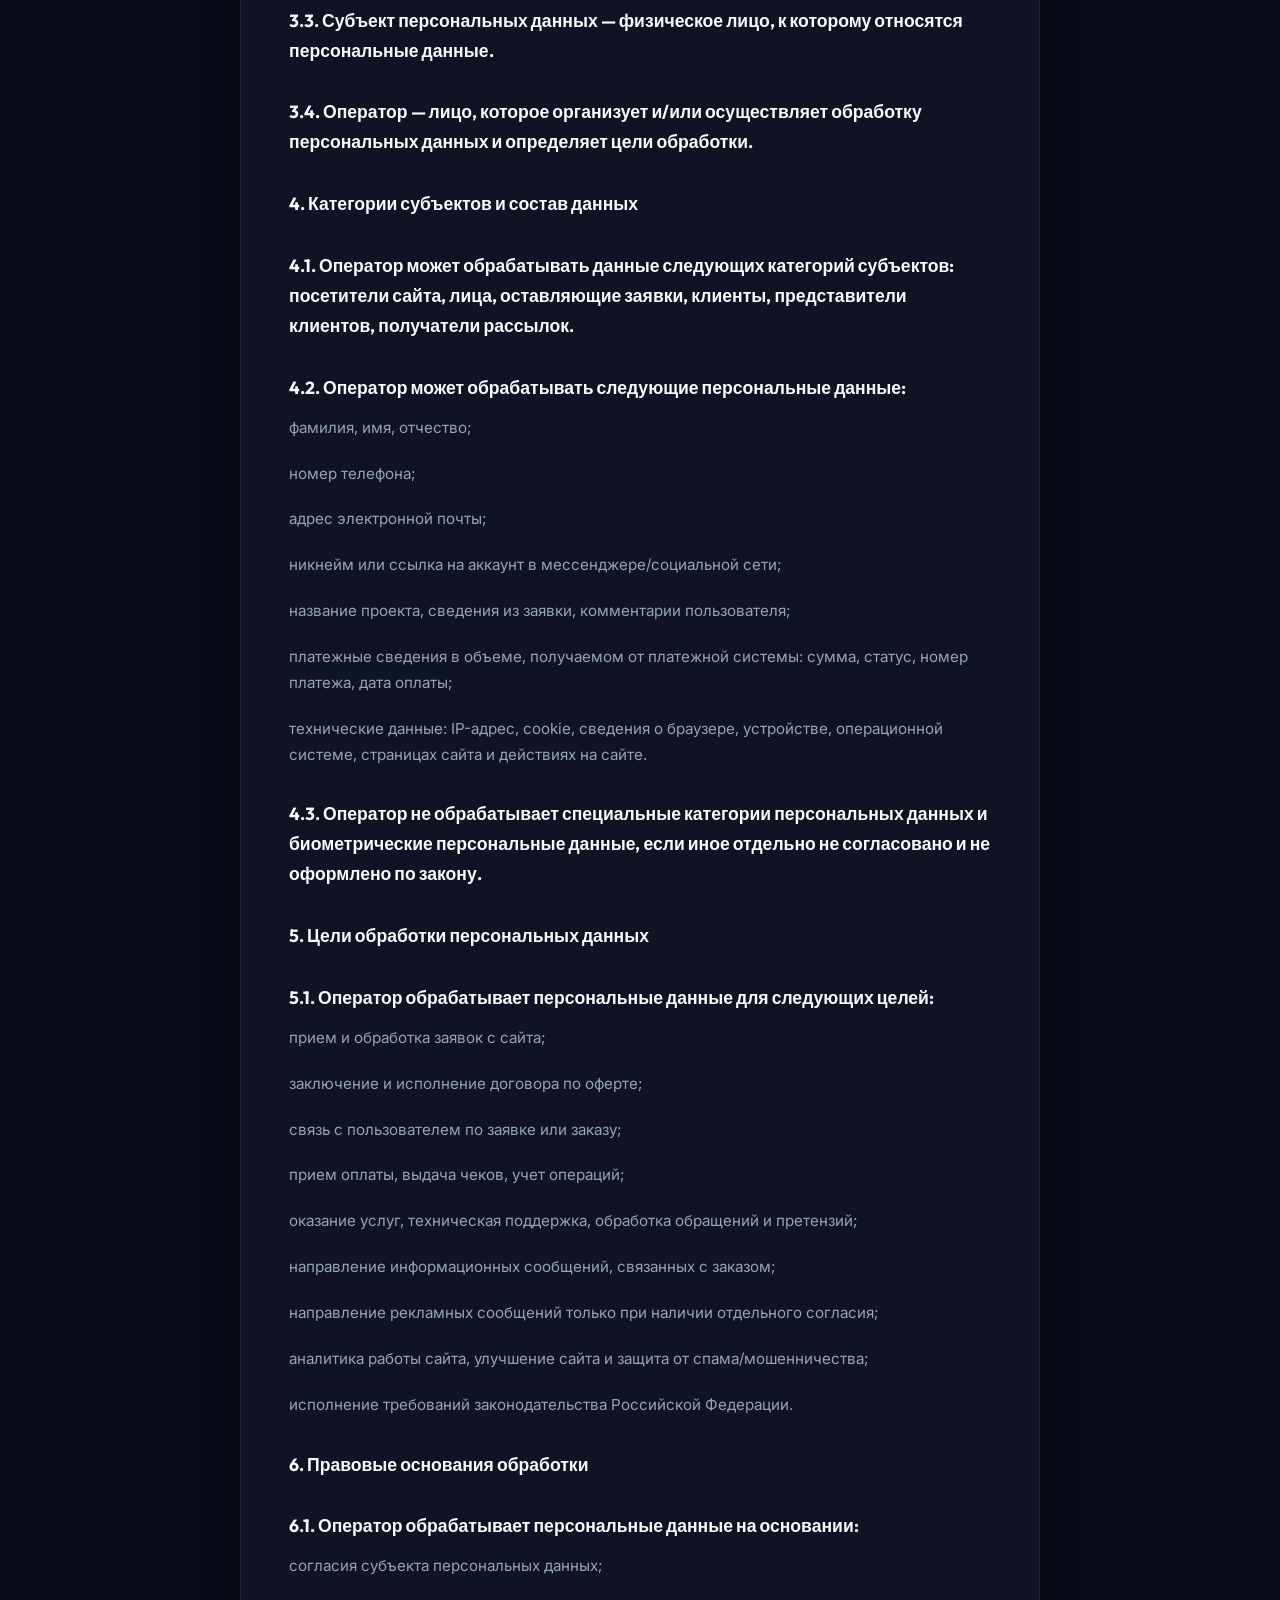
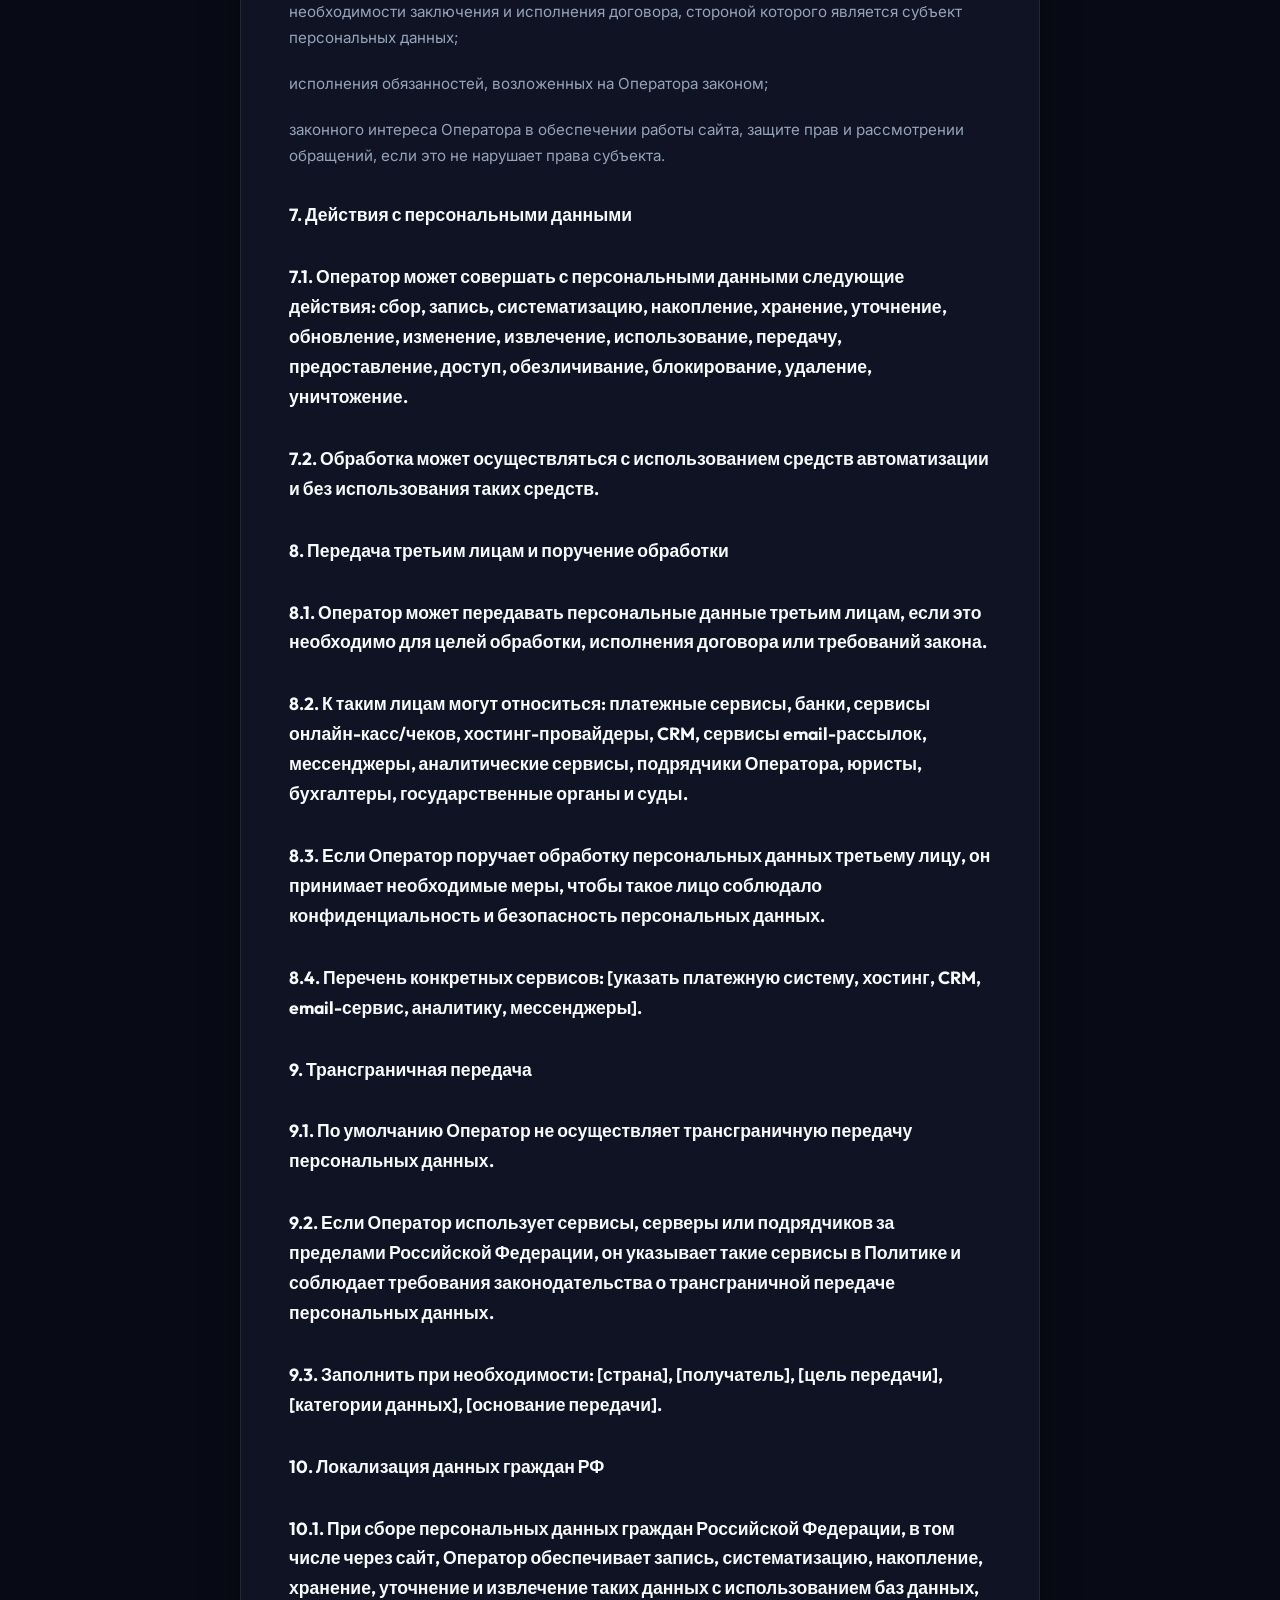
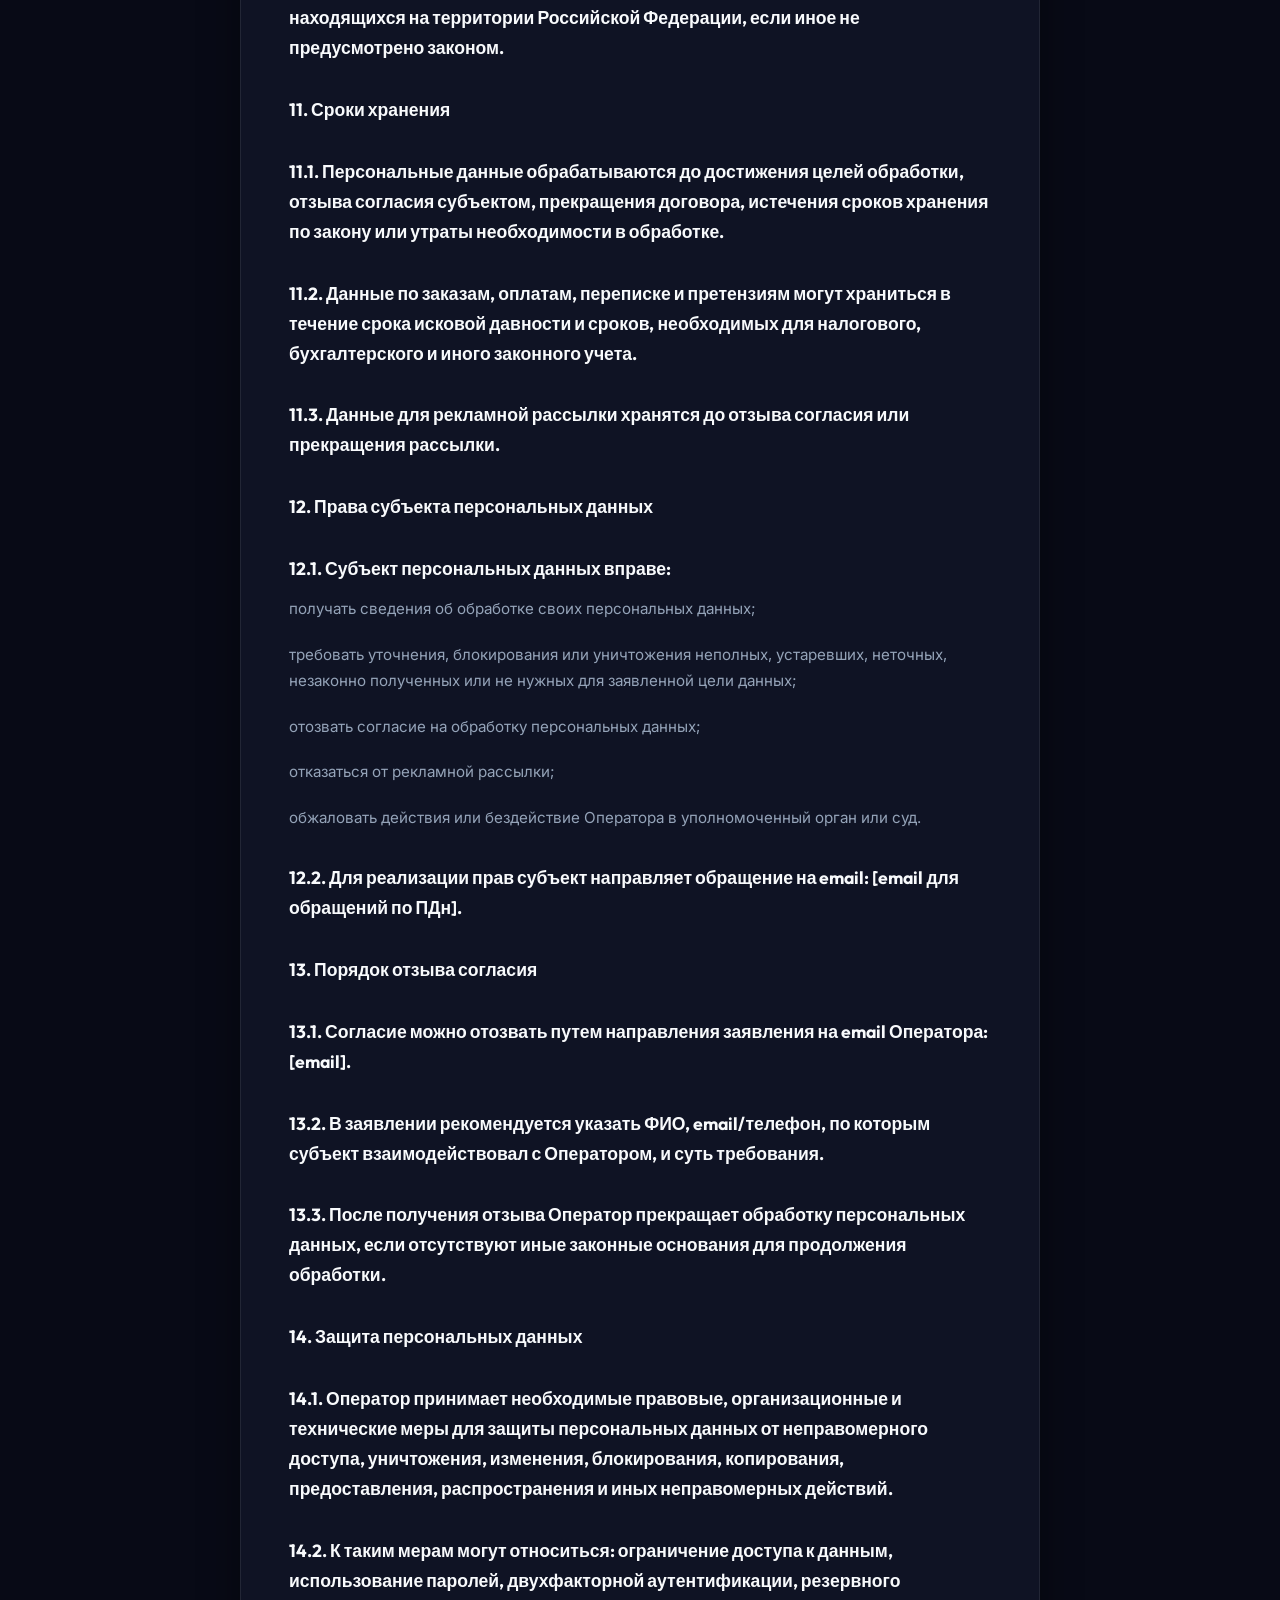
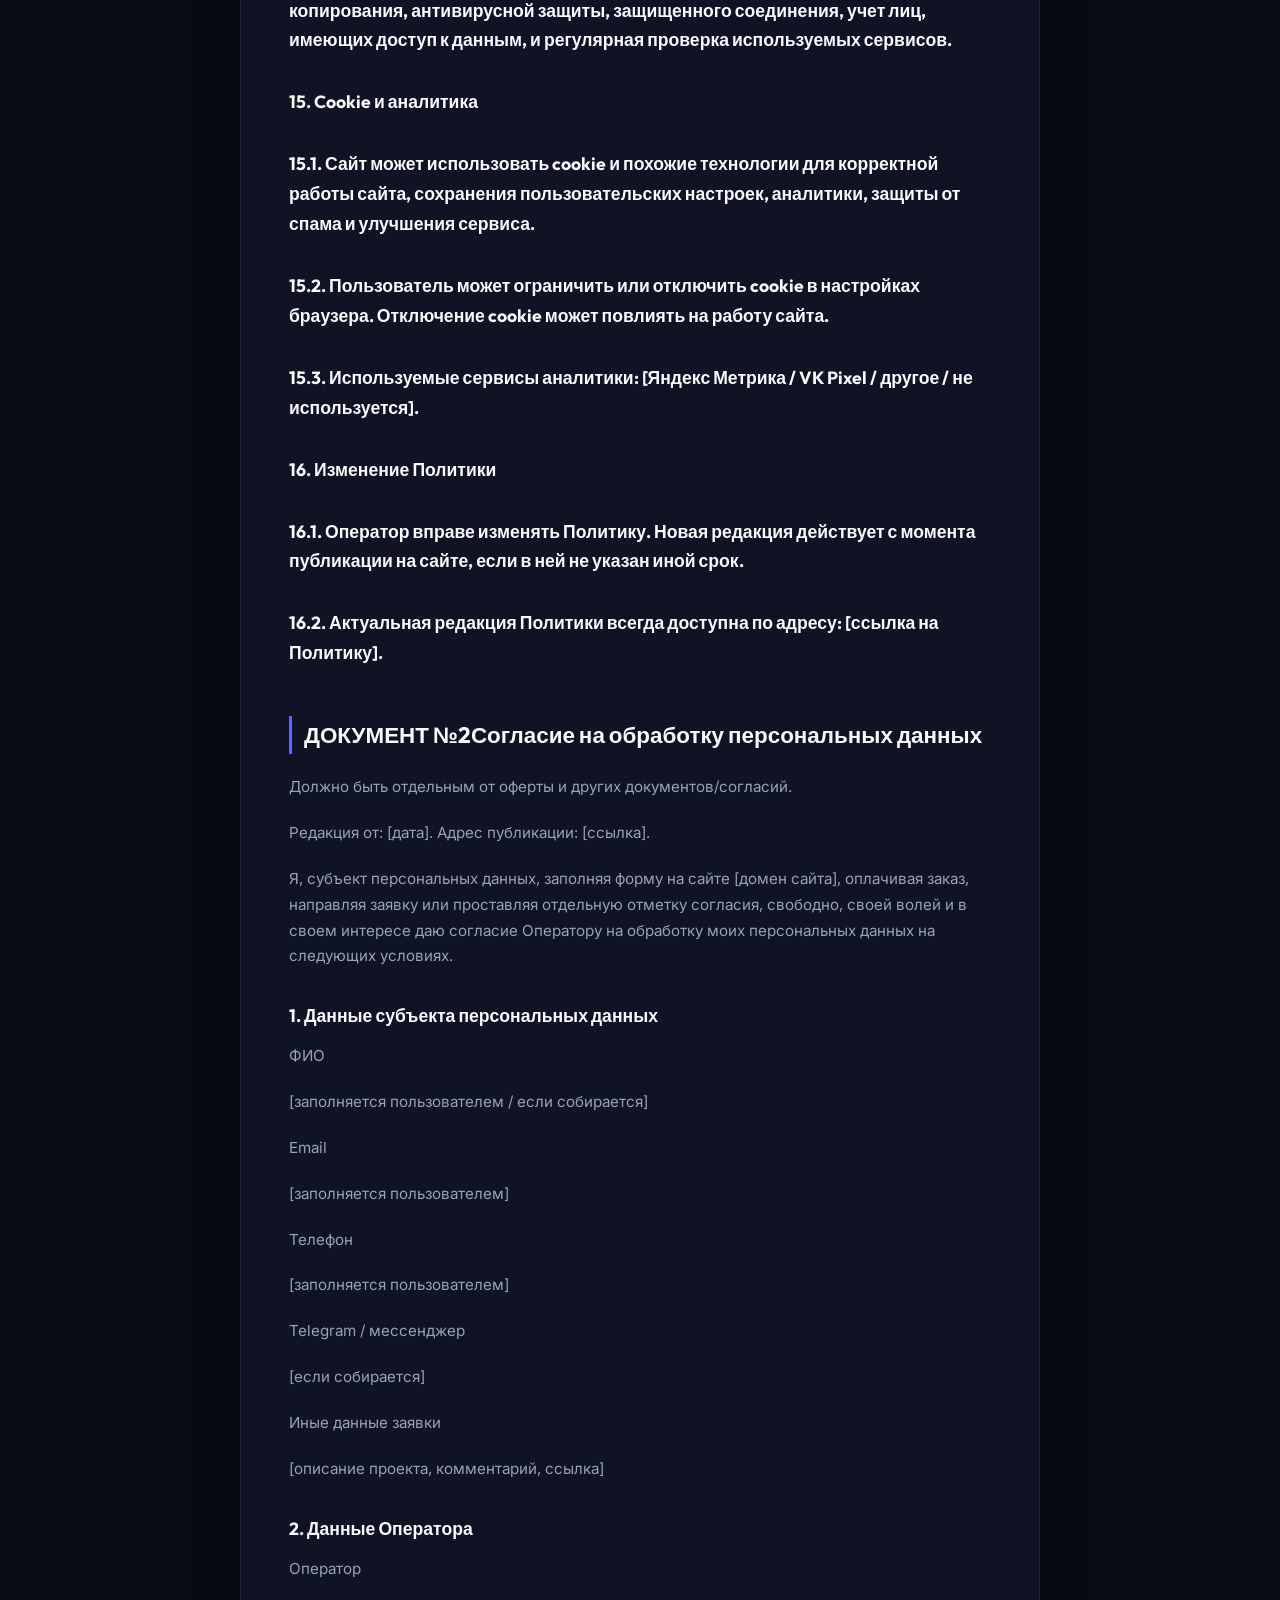
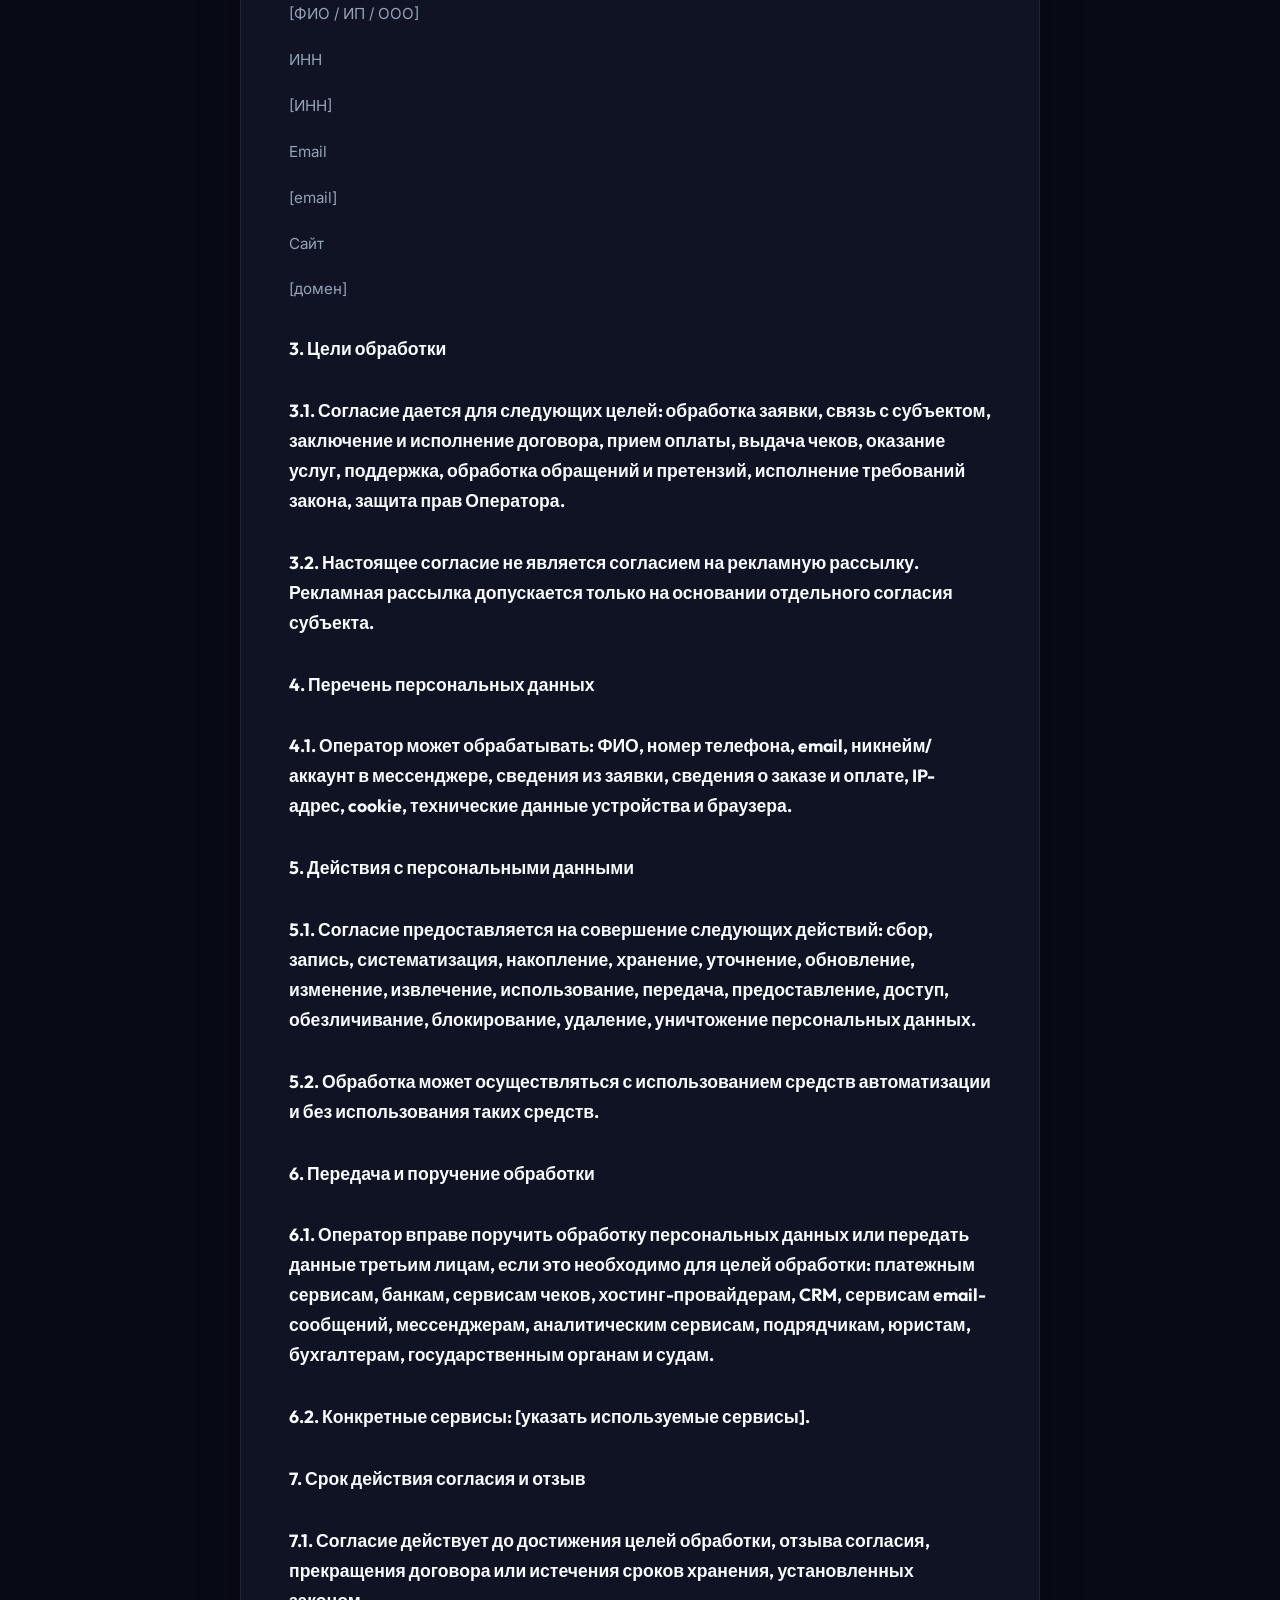
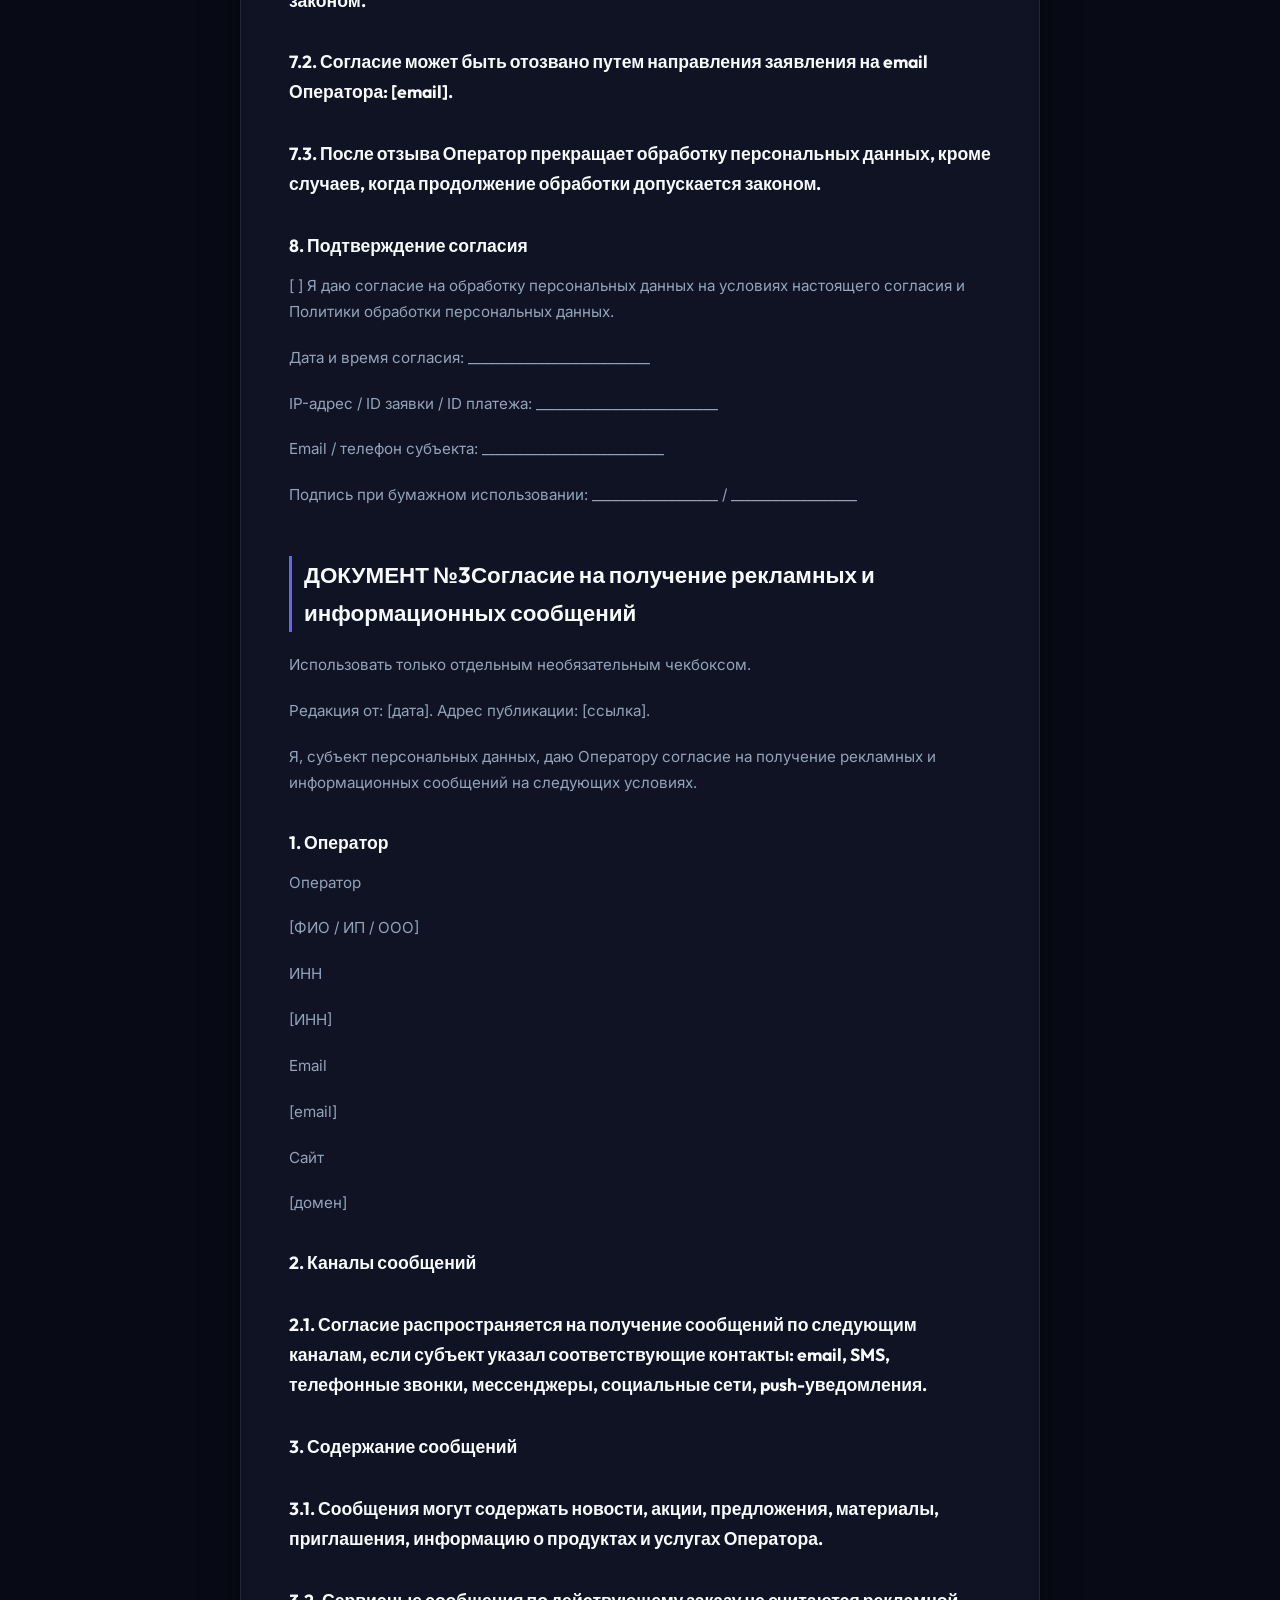
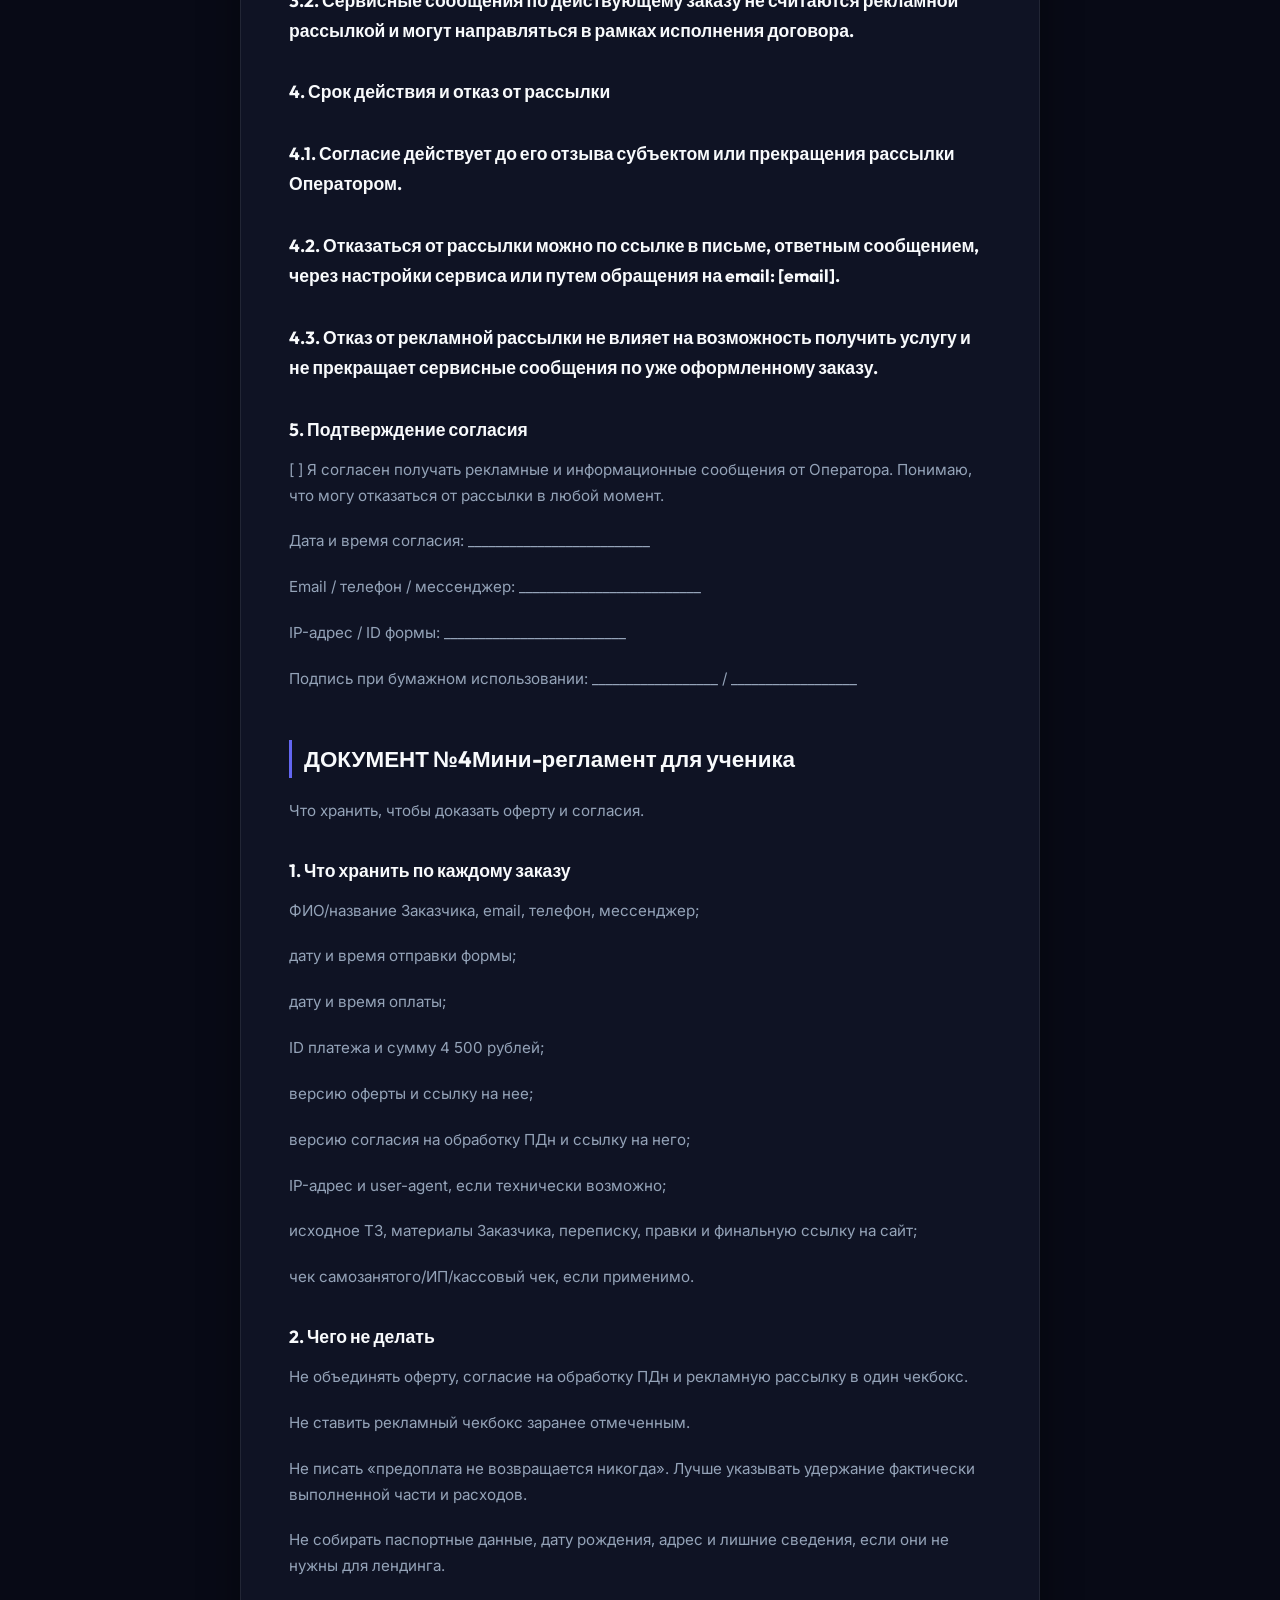
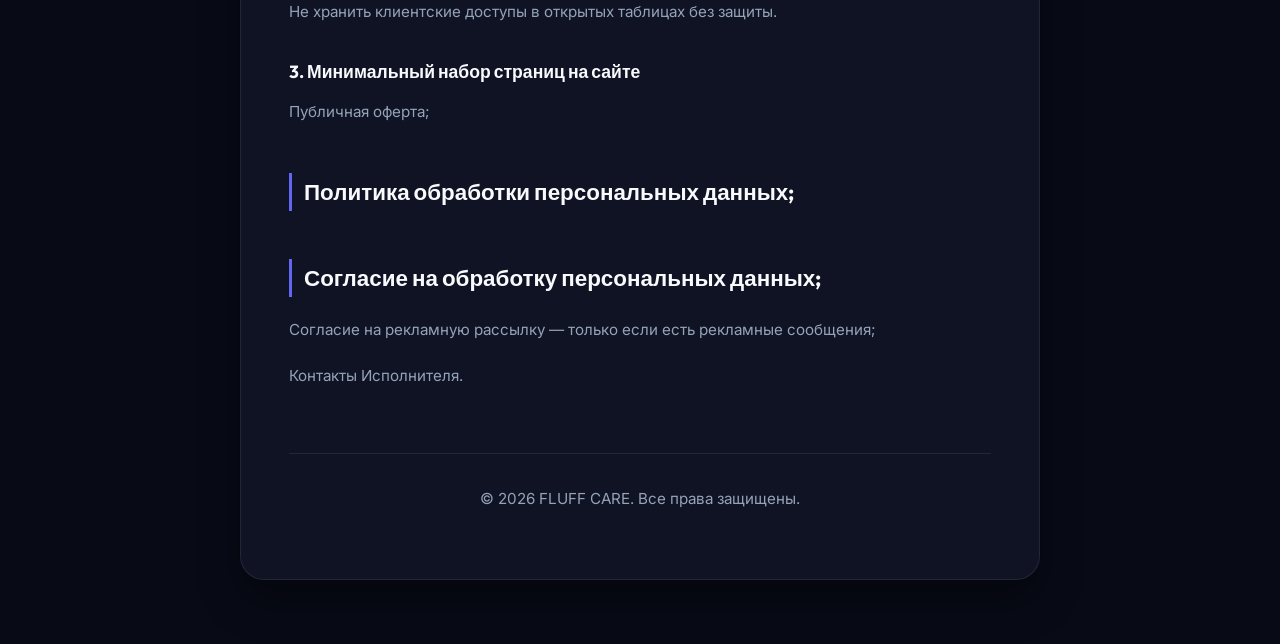
==== commit 5cee70a4: "Antigravity Team: Restored original premium layout, integrated Telegram notifications and SQLite dat" ====
--- a/privacy.html
+++ b/privacy.html
@@ -122,7 +122,7 @@
     <div class="privacy-container">
         <header>
             <a href="index.html" class="back-btn">← На главную</a>
-            <h1>Правовые документы — Премиум-лендинг для салона груминга 'Шерстяной лоск'</h1>
+            <h1>Правовые документы — FLUFF CARE</h1>
             <p>Политика конфиденциальности и согласия на обработку персональных данных</p>
         </header>
         
@@ -341,7 +341,7 @@
         </main>
         
         <footer>
-            <p>© 2026 Премиум-лендинг для салона груминга 'Шерстяной лоск'. Все права защищены.</p>
+            <p>© 2026 FLUFF CARE. Все права защищены.</p>
         </footer>
     </div>
 </body>
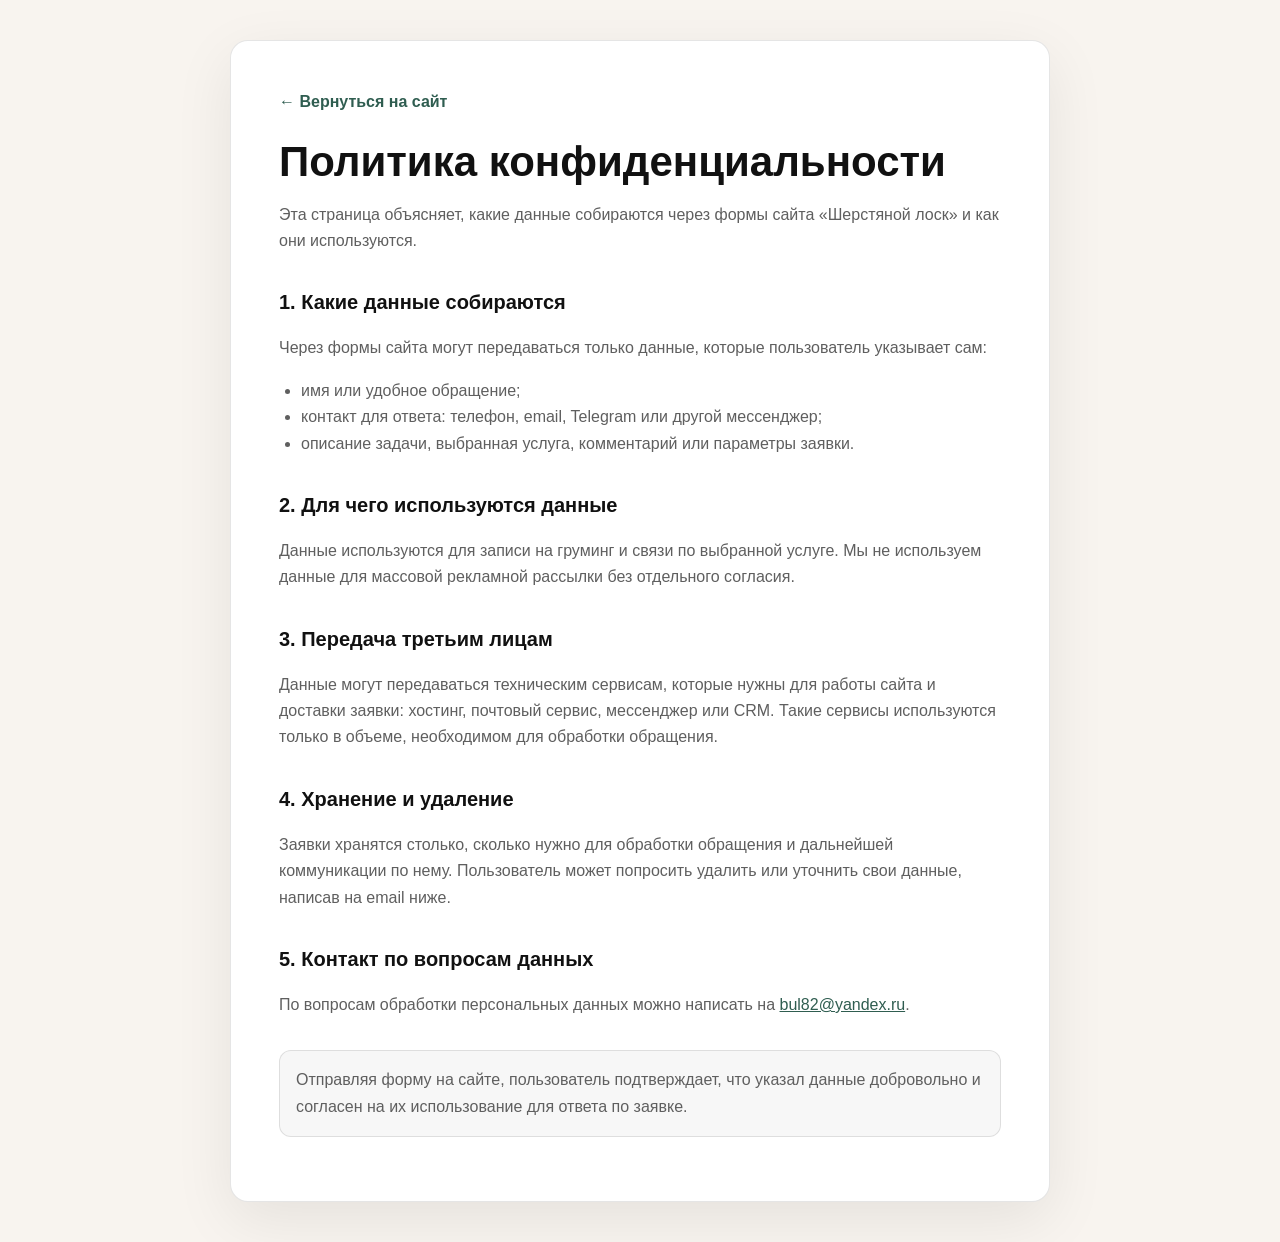
==== commit 8175ca77: "Fix grooming landing deployment" ====
--- a/privacy.html
+++ b/privacy.html
@@ -1,348 +1,49 @@
-<!DOCTYPE html>
+<!doctype html>
 <html lang="ru">
 <head>
-    <meta charset="UTF-8">
-    <meta name="viewport" content="width=device-width, initial-scale=1.0">
-    <title>Политика конфиденциальности и согласия | MIKA</title>
-    <link rel="preconnect" href="https://fonts.googleapis.com">
-    <link rel="preconnect" href="https://fonts.gstatic.com" crossorigin>
-    <link href="https://fonts.googleapis.com/css2?family=Inter:wght@300;400;500;600;700&family=Outfit:wght@400;500;600;700;800&display=swap" rel="stylesheet">
-    <style>
-        :root {
-            --bg: #080a16;
-            --surface: #0f1324;
-            --primary: #6366f1;
-            --ink: #f8fafc;
-            --muted: #94a3b8;
-            --border: rgba(255, 255, 255, 0.08);
-        }
-        
-        * {
-            box-sizing: border-box;
-            margin: 0;
-            padding: 0;
-        }
-        
-        body {
-            background-color: var(--bg);
-            color: var(--ink);
-            font-family: 'Inter', sans-serif;
-            line-height: 1.7;
-            padding: 4rem 2rem;
-        }
-        
-        .privacy-container {
-            max-width: 800px;
-            margin: 0 auto;
-            background: var(--surface);
-            border: 1px solid var(--border);
-            border-radius: 24px;
-            padding: 3rem;
-            box-shadow: 0 20px 40px rgba(0,0,0,0.4);
-        }
-        
-        header {
-            margin-bottom: 3rem;
-            border-bottom: 1px solid var(--border);
-            padding-bottom: 2rem;
-            text-align: center;
-        }
-        
-        .back-btn {
-            display: inline-block;
-            color: var(--primary);
-            text-decoration: none;
-            font-size: 0.85rem;
-            font-weight: 600;
-            margin-bottom: 1.5rem;
-            text-transform: uppercase;
-            letter-spacing: 0.05em;
-        }
-        
-        .back-btn:hover {
-            text-decoration: underline;
-        }
-        
-        h1 {
-            font-family: 'Outfit', sans-serif;
-            font-size: 2rem;
-            font-weight: 800;
-            color: var(--ink);
-            margin-bottom: 0.5rem;
-        }
-        
-        h2 {
-            font-family: 'Outfit', sans-serif;
-            font-size: 1.4rem;
-            font-weight: 700;
-            color: var(--ink);
-            margin-top: 3rem;
-            margin-bottom: 1.25rem;
-            border-left: 3px solid var(--primary);
-            padding-left: 0.75rem;
-        }
-        
-        h3 {
-            font-family: 'Outfit', sans-serif;
-            font-size: 1.1rem;
-            font-weight: 700;
-            color: var(--ink);
-            margin-top: 2rem;
-            margin-bottom: 0.75rem;
-        }
-        
-        p {
-            font-size: 0.95rem;
-            color: var(--muted);
-            margin-bottom: 1.25rem;
-        }
-        
-        ul {
-            margin-left: 1.5rem;
-            margin-bottom: 1.5rem;
-            color: var(--muted);
-            font-size: 0.95rem;
-        }
-        
-        li {
-            margin-bottom: 0.5rem;
-        }
-        
-        footer {
-            margin-top: 4rem;
-            border-top: 1px solid var(--border);
-            padding-top: 2rem;
-            text-align: center;
-            font-size: 0.8rem;
-            color: var(--muted);
-        }
-    </style>
+  <meta charset="utf-8">
+  <meta name="viewport" content="width=device-width, initial-scale=1">
+  <title>Политика конфиденциальности — Шерстяной лоск</title>
+  <style>
+    * { box-sizing: border-box; }
+    body { margin: 0; padding: 40px 20px; background: #f8f4ef; color: #111111; font-family: -apple-system, BlinkMacSystemFont, "Segoe UI", Roboto, Arial, sans-serif; line-height: 1.65; }
+    main { max-width: 820px; margin: 0 auto; background: #ffffff; border: 1px solid rgba(0,0,0,.1); border-radius: 18px; padding: clamp(24px, 5vw, 48px); box-shadow: 0 18px 60px rgba(0,0,0,.08); }
+    a { color: #2f5d50; }
+    .back { display: inline-block; margin-bottom: 24px; text-decoration: none; font-weight: 700; }
+    h1 { margin: 0 0 12px; font-size: clamp(28px, 5vw, 42px); line-height: 1.1; }
+    h2 { margin: 32px 0 12px; font-size: 20px; }
+    p, li { color: #5f5f5f; font-size: 16px; }
+    ul { padding-left: 22px; }
+    .note { margin-top: 32px; padding: 16px; border: 1px solid rgba(0,0,0,.1); border-radius: 12px; background: rgba(127,127,127,.06); }
+  </style>
 </head>
 <body>
-    <div class="privacy-container">
-        <header>
-            <a href="index.html" class="back-btn">← На главную</a>
-            <h1>Правовые документы — FLUFF CARE</h1>
-            <p>Политика конфиденциальности и согласия на обработку персональных данных</p>
-        </header>
-        
-        <main>
-            <p>КОМПЛЕКТ ДОКУМЕНТОВпо персональным данным для сайта</p>
-<h2>Политика обработки ПДн + согласие на обработку ПДн + согласие на рекламную рассылку. Актуально на 27.06.2026.</h2>
-<p>Важно перед публикацией:Заполните все поля в квадратных скобках. Согласие на обработку персональных данных должно быть отдельным документом/экраном/чекбоксом от оферты и других согласий. Рекламная рассылка — отдельное необязательное согласие. Если вы реально собираете данные через сайт, проверьте вопрос уведомления Роскомнадзора и используемые сервисы хранения данных.</p>
-<p>Как использовать комплект на сайте</p>
-<p>Разместите Политику обработки персональных данных отдельной страницей: [домен]/privacy или [домен]/personal-data-policy.</p>
-<p>Перед отправкой формы поставьте отдельный чекбокс согласия на обработку персональных данных со ссылкой на отдельное согласие и Политику.</p>
-<p>Перед оплатой поставьте отдельный чекбокс принятия оферты.</p>
-<p>Если планируете рекламные письма, сообщения в мессенджерах или SMS, поставьте отдельный необязательный чекбокс на рекламную рассылку. Не делайте его заранее отмеченным.</p>
-<p>Сохраняйте доказательства согласий: ФИО/email/телефон, дату и время, IP, текст согласия, версию документа, страницу/форму, ID заявки или платежа.</p>
-<p>Рекомендуемые тексты чекбоксов</p>
-<p>Для формы заявки / оплаты:</p>
-<p>[ ] Я даю согласие на обработку персональных данных на условиях Согласия на обработку персональных данных и Политики обработки персональных данных.</p>
-<p>[ ] Я принимаю условия Публичной оферты.</p>
-<p>[ ] Я согласен получать рекламные и информационные сообщения. Могу отказаться от рассылки в любой момент. Необязательный чекбокс, не ставить заранее отмеченным.</p>
-<p>Для cookie-баннера:</p>
-<p>Сайт использует cookie и похожие технологии для работы сайта, аналитики и улучшения сервиса. Продолжая пользоваться сайтом или нажимая «Принять», вы соглашаетесь с обработкой cookie в соответствии с Политикой обработки персональных данных. [Принять] [Настройки]</p>
-<h2>ДОКУМЕНТ №1Политика обработки персональных данных</h2>
-<p>Разместить отдельной страницей на сайте.</p>
-<p>Редакция от: [дата]. Адрес публикации: [ссылка].</p>
-<h3>1. Общие положения</h3>
-<h3>1.1. Настоящая Политика обработки персональных данных определяет порядок обработки и защиты персональных данных пользователей сайта [домен сайта], клиентов и иных лиц, которые передают персональные данные Оператору.</h3>
-<h3>1.2. Политика разработана в соответствии с Федеральным законом от 27.07.2006 № 152-ФЗ «О персональных данных» и иными применимыми актами Российской Федерации.</h3>
-<h3>1.3. Оператор обеспечивает неограниченный доступ к настоящей Политике путем публикации на сайте.</h3>
-<h3>2. Данные Оператора</h3>
-<p>Оператор</p>
-<p>[ФИО / ИП / ООО]</p>
-<p>Статус</p>
-<p>[самозанятый / ИП / ООО]</p>
-<p>ИНН</p>
-<p>[ИНН]</p>
-<p>ОГРНИП / ОГРН</p>
-<p>[если есть]</p>
-<p>Адрес</p>
-<p>[адрес / регион / город]</p>
-<p>Email для обращений по ПДн</p>
-<p>[email]</p>
-<p>Телефон / мессенджер</p>
-<p>[контакт]</p>
-<p>Сайт</p>
-<p>[домен]</p>
-<h3>3. Основные понятия</h3>
-<h3>3.1. Персональные данные — любая информация, относящаяся прямо или косвенно к определенному или определяемому физическому лицу.</h3>
-<h3>3.2. Обработка персональных данных — любое действие или совокупность действий с персональными данными, включая сбор, запись, систематизацию, накопление, хранение, уточнение, использование, передачу, обезличивание, блокирование, удаление и уничтожение.</h3>
-<h3>3.3. Субъект персональных данных — физическое лицо, к которому относятся персональные данные.</h3>
-<h3>3.4. Оператор — лицо, которое организует и/или осуществляет обработку персональных данных и определяет цели обработки.</h3>
-<h3>4. Категории субъектов и состав данных</h3>
-<h3>4.1. Оператор может обрабатывать данные следующих категорий субъектов: посетители сайта, лица, оставляющие заявки, клиенты, представители клиентов, получатели рассылок.</h3>
-<h3>4.2. Оператор может обрабатывать следующие персональные данные:</h3>
-<p>фамилия, имя, отчество;</p>
-<p>номер телефона;</p>
-<p>адрес электронной почты;</p>
-<p>никнейм или ссылка на аккаунт в мессенджере/социальной сети;</p>
-<p>название проекта, сведения из заявки, комментарии пользователя;</p>
-<p>платежные сведения в объеме, получаемом от платежной системы: сумма, статус, номер платежа, дата оплаты;</p>
-<p>технические данные: IP-адрес, cookie, сведения о браузере, устройстве, операционной системе, страницах сайта и действиях на сайте.</p>
-<h3>4.3. Оператор не обрабатывает специальные категории персональных данных и биометрические персональные данные, если иное отдельно не согласовано и не оформлено по закону.</h3>
-<h3>5. Цели обработки персональных данных</h3>
-<h3>5.1. Оператор обрабатывает персональные данные для следующих целей:</h3>
-<p>прием и обработка заявок с сайта;</p>
-<p>заключение и исполнение договора по оферте;</p>
-<p>связь с пользователем по заявке или заказу;</p>
-<p>прием оплаты, выдача чеков, учет операций;</p>
-<p>оказание услуг, техническая поддержка, обработка обращений и претензий;</p>
-<p>направление информационных сообщений, связанных с заказом;</p>
-<p>направление рекламных сообщений только при наличии отдельного согласия;</p>
-<p>аналитика работы сайта, улучшение сайта и защита от спама/мошенничества;</p>
-<p>исполнение требований законодательства Российской Федерации.</p>
-<h3>6. Правовые основания обработки</h3>
-<h3>6.1. Оператор обрабатывает персональные данные на основании:</h3>
-<p>согласия субъекта персональных данных;</p>
-<p>необходимости заключения и исполнения договора, стороной которого является субъект персональных данных;</p>
-<p>исполнения обязанностей, возложенных на Оператора законом;</p>
-<p>законного интереса Оператора в обеспечении работы сайта, защите прав и рассмотрении обращений, если это не нарушает права субъекта.</p>
-<h3>7. Действия с персональными данными</h3>
-<h3>7.1. Оператор может совершать с персональными данными следующие действия: сбор, запись, систематизацию, накопление, хранение, уточнение, обновление, изменение, извлечение, использование, передачу, предоставление, доступ, обезличивание, блокирование, удаление, уничтожение.</h3>
-<h3>7.2. Обработка может осуществляться с использованием средств автоматизации и без использования таких средств.</h3>
-<h3>8. Передача третьим лицам и поручение обработки</h3>
-<h3>8.1. Оператор может передавать персональные данные третьим лицам, если это необходимо для целей обработки, исполнения договора или требований закона.</h3>
-<h3>8.2. К таким лицам могут относиться: платежные сервисы, банки, сервисы онлайн-касс/чеков, хостинг-провайдеры, CRM, сервисы email-рассылок, мессенджеры, аналитические сервисы, подрядчики Оператора, юристы, бухгалтеры, государственные органы и суды.</h3>
-<h3>8.3. Если Оператор поручает обработку персональных данных третьему лицу, он принимает необходимые меры, чтобы такое лицо соблюдало конфиденциальность и безопасность персональных данных.</h3>
-<h3>8.4. Перечень конкретных сервисов: [указать платежную систему, хостинг, CRM, email-сервис, аналитику, мессенджеры].</h3>
-<h3>9. Трансграничная передача</h3>
-<h3>9.1. По умолчанию Оператор не осуществляет трансграничную передачу персональных данных.</h3>
-<h3>9.2. Если Оператор использует сервисы, серверы или подрядчиков за пределами Российской Федерации, он указывает такие сервисы в Политике и соблюдает требования законодательства о трансграничной передаче персональных данных.</h3>
-<h3>9.3. Заполнить при необходимости: [страна], [получатель], [цель передачи], [категории данных], [основание передачи].</h3>
-<h3>10. Локализация данных граждан РФ</h3>
-<h3>10.1. При сборе персональных данных граждан Российской Федерации, в том числе через сайт, Оператор обеспечивает запись, систематизацию, накопление, хранение, уточнение и извлечение таких данных с использованием баз данных, находящихся на территории Российской Федерации, если иное не предусмотрено законом.</h3>
-<h3>11. Сроки хранения</h3>
-<h3>11.1. Персональные данные обрабатываются до достижения целей обработки, отзыва согласия субъектом, прекращения договора, истечения сроков хранения по закону или утраты необходимости в обработке.</h3>
-<h3>11.2. Данные по заказам, оплатам, переписке и претензиям могут храниться в течение срока исковой давности и сроков, необходимых для налогового, бухгалтерского и иного законного учета.</h3>
-<h3>11.3. Данные для рекламной рассылки хранятся до отзыва согласия или прекращения рассылки.</h3>
-<h3>12. Права субъекта персональных данных</h3>
-<h3>12.1. Субъект персональных данных вправе:</h3>
-<p>получать сведения об обработке своих персональных данных;</p>
-<p>требовать уточнения, блокирования или уничтожения неполных, устаревших, неточных, незаконно полученных или не нужных для заявленной цели данных;</p>
-<p>отозвать согласие на обработку персональных данных;</p>
-<p>отказаться от рекламной рассылки;</p>
-<p>обжаловать действия или бездействие Оператора в уполномоченный орган или суд.</p>
-<h3>12.2. Для реализации прав субъект направляет обращение на email: [email для обращений по ПДн].</h3>
-<h3>13. Порядок отзыва согласия</h3>
-<h3>13.1. Согласие можно отозвать путем направления заявления на email Оператора: [email].</h3>
-<h3>13.2. В заявлении рекомендуется указать ФИО, email/телефон, по которым субъект взаимодействовал с Оператором, и суть требования.</h3>
-<h3>13.3. После получения отзыва Оператор прекращает обработку персональных данных, если отсутствуют иные законные основания для продолжения обработки.</h3>
-<h3>14. Защита персональных данных</h3>
-<h3>14.1. Оператор принимает необходимые правовые, организационные и технические меры для защиты персональных данных от неправомерного доступа, уничтожения, изменения, блокирования, копирования, предоставления, распространения и иных неправомерных действий.</h3>
-<h3>14.2. К таким мерам могут относиться: ограничение доступа к данным, использование паролей, двухфакторной аутентификации, резервного копирования, антивирусной защиты, защищенного соединения, учет лиц, имеющих доступ к данным, и регулярная проверка используемых сервисов.</h3>
-<h3>15. Cookie и аналитика</h3>
-<h3>15.1. Сайт может использовать cookie и похожие технологии для корректной работы сайта, сохранения пользовательских настроек, аналитики, защиты от спама и улучшения сервиса.</h3>
-<h3>15.2. Пользователь может ограничить или отключить cookie в настройках браузера. Отключение cookie может повлиять на работу сайта.</h3>
-<h3>15.3. Используемые сервисы аналитики: [Яндекс Метрика / VK Pixel / другое / не используется].</h3>
-<h3>16. Изменение Политики</h3>
-<h3>16.1. Оператор вправе изменять Политику. Новая редакция действует с момента публикации на сайте, если в ней не указан иной срок.</h3>
-<h3>16.2. Актуальная редакция Политики всегда доступна по адресу: [ссылка на Политику].</h3>
-<h2>ДОКУМЕНТ №2Согласие на обработку персональных данных</h2>
-<p>Должно быть отдельным от оферты и других документов/согласий.</p>
-<p>Редакция от: [дата]. Адрес публикации: [ссылка].</p>
-<p>Я, субъект персональных данных, заполняя форму на сайте [домен сайта], оплачивая заказ, направляя заявку или проставляя отдельную отметку согласия, свободно, своей волей и в своем интересе даю согласие Оператору на обработку моих персональных данных на следующих условиях.</p>
-<h3>1. Данные субъекта персональных данных</h3>
-<p>ФИО</p>
-<p>[заполняется пользователем / если собирается]</p>
-<p>Email</p>
-<p>[заполняется пользователем]</p>
-<p>Телефон</p>
-<p>[заполняется пользователем]</p>
-<p>Telegram / мессенджер</p>
-<p>[если собирается]</p>
-<p>Иные данные заявки</p>
-<p>[описание проекта, комментарий, ссылка]</p>
-<h3>2. Данные Оператора</h3>
-<p>Оператор</p>
-<p>[ФИО / ИП / ООО]</p>
-<p>ИНН</p>
-<p>[ИНН]</p>
-<p>Email</p>
-<p>[email]</p>
-<p>Сайт</p>
-<p>[домен]</p>
-<h3>3. Цели обработки</h3>
-<h3>3.1. Согласие дается для следующих целей: обработка заявки, связь с субъектом, заключение и исполнение договора, прием оплаты, выдача чеков, оказание услуг, поддержка, обработка обращений и претензий, исполнение требований закона, защита прав Оператора.</h3>
-<h3>3.2. Настоящее согласие не является согласием на рекламную рассылку. Рекламная рассылка допускается только на основании отдельного согласия субъекта.</h3>
-<h3>4. Перечень персональных данных</h3>
-<h3>4.1. Оператор может обрабатывать: ФИО, номер телефона, email, никнейм/аккаунт в мессенджере, сведения из заявки, сведения о заказе и оплате, IP-адрес, cookie, технические данные устройства и браузера.</h3>
-<h3>5. Действия с персональными данными</h3>
-<h3>5.1. Согласие предоставляется на совершение следующих действий: сбор, запись, систематизация, накопление, хранение, уточнение, обновление, изменение, извлечение, использование, передача, предоставление, доступ, обезличивание, блокирование, удаление, уничтожение персональных данных.</h3>
-<h3>5.2. Обработка может осуществляться с использованием средств автоматизации и без использования таких средств.</h3>
-<h3>6. Передача и поручение обработки</h3>
-<h3>6.1. Оператор вправе поручить обработку персональных данных или передать данные третьим лицам, если это необходимо для целей обработки: платежным сервисам, банкам, сервисам чеков, хостинг-провайдерам, CRM, сервисам email-сообщений, мессенджерам, аналитическим сервисам, подрядчикам, юристам, бухгалтерам, государственным органам и судам.</h3>
-<h3>6.2. Конкретные сервисы: [указать используемые сервисы].</h3>
-<h3>7. Срок действия согласия и отзыв</h3>
-<h3>7.1. Согласие действует до достижения целей обработки, отзыва согласия, прекращения договора или истечения сроков хранения, установленных законом.</h3>
-<h3>7.2. Согласие может быть отозвано путем направления заявления на email Оператора: [email].</h3>
-<h3>7.3. После отзыва Оператор прекращает обработку персональных данных, кроме случаев, когда продолжение обработки допускается законом.</h3>
-<h3>8. Подтверждение согласия</h3>
-<p>[ ] Я даю согласие на обработку персональных данных на условиях настоящего согласия и Политики обработки персональных данных.</p>
-<p>Дата и время согласия: __________________________</p>
-<p>IP-адрес / ID заявки / ID платежа: __________________________</p>
-<p>Email / телефон субъекта: __________________________</p>
-<p>Подпись при бумажном использовании: __________________ / __________________</p>
-<h2>ДОКУМЕНТ №3Согласие на получение рекламных и информационных сообщений</h2>
-<p>Использовать только отдельным необязательным чекбоксом.</p>
-<p>Редакция от: [дата]. Адрес публикации: [ссылка].</p>
-<p>Я, субъект персональных данных, даю Оператору согласие на получение рекламных и информационных сообщений на следующих условиях.</p>
-<h3>1. Оператор</h3>
-<p>Оператор</p>
-<p>[ФИО / ИП / ООО]</p>
-<p>ИНН</p>
-<p>[ИНН]</p>
-<p>Email</p>
-<p>[email]</p>
-<p>Сайт</p>
-<p>[домен]</p>
-<h3>2. Каналы сообщений</h3>
-<h3>2.1. Согласие распространяется на получение сообщений по следующим каналам, если субъект указал соответствующие контакты: email, SMS, телефонные звонки, мессенджеры, социальные сети, push-уведомления.</h3>
-<h3>3. Содержание сообщений</h3>
-<h3>3.1. Сообщения могут содержать новости, акции, предложения, материалы, приглашения, информацию о продуктах и услугах Оператора.</h3>
-<h3>3.2. Сервисные сообщения по действующему заказу не считаются рекламной рассылкой и могут направляться в рамках исполнения договора.</h3>
-<h3>4. Срок действия и отказ от рассылки</h3>
-<h3>4.1. Согласие действует до его отзыва субъектом или прекращения рассылки Оператором.</h3>
-<h3>4.2. Отказаться от рассылки можно по ссылке в письме, ответным сообщением, через настройки сервиса или путем обращения на email: [email].</h3>
-<h3>4.3. Отказ от рекламной рассылки не влияет на возможность получить услугу и не прекращает сервисные сообщения по уже оформленному заказу.</h3>
-<h3>5. Подтверждение согласия</h3>
-<p>[ ] Я согласен получать рекламные и информационные сообщения от Оператора. Понимаю, что могу отказаться от рассылки в любой момент.</p>
-<p>Дата и время согласия: __________________________</p>
-<p>Email / телефон / мессенджер: __________________________</p>
-<p>IP-адрес / ID формы: __________________________</p>
-<p>Подпись при бумажном использовании: __________________ / __________________</p>
-<h2>ДОКУМЕНТ №4Мини-регламент для ученика</h2>
-<p>Что хранить, чтобы доказать оферту и согласия.</p>
-<h3>1. Что хранить по каждому заказу</h3>
-<p>ФИО/название Заказчика, email, телефон, мессенджер;</p>
-<p>дату и время отправки формы;</p>
-<p>дату и время оплаты;</p>
-<p>ID платежа и сумму 4 500 рублей;</p>
-<p>версию оферты и ссылку на нее;</p>
-<p>версию согласия на обработку ПДн и ссылку на него;</p>
-<p>IP-адрес и user-agent, если технически возможно;</p>
-<p>исходное ТЗ, материалы Заказчика, переписку, правки и финальную ссылку на сайт;</p>
-<p>чек самозанятого/ИП/кассовый чек, если применимо.</p>
-<h3>2. Чего не делать</h3>
-<p>Не объединять оферту, согласие на обработку ПДн и рекламную рассылку в один чекбокс.</p>
-<p>Не ставить рекламный чекбокс заранее отмеченным.</p>
-<p>Не писать «предоплата не возвращается никогда». Лучше указывать удержание фактически выполненной части и расходов.</p>
-<p>Не собирать паспортные данные, дату рождения, адрес и лишние сведения, если они не нужны для лендинга.</p>
-<p>Не хранить клиентские доступы в открытых таблицах без защиты.</p>
-<h3>3. Минимальный набор страниц на сайте</h3>
-<p>Публичная оферта;</p>
-<h2>Политика обработки персональных данных;</h2>
-<h2>Согласие на обработку персональных данных;</h2>
-<p>Согласие на рекламную рассылку — только если есть рекламные сообщения;</p>
-<p>Контакты Исполнителя.</p>
+  <main>
+    <a class="back" href="index.html">← Вернуться на сайт</a>
+    <h1>Политика конфиденциальности</h1>
+    <p>Эта страница объясняет, какие данные собираются через формы сайта «Шерстяной лоск» и как они используются.</p>
 
-        </main>
-        
-        <footer>
-            <p>© 2026 FLUFF CARE. Все права защищены.</p>
-        </footer>
-    </div>
+    <h2>1. Какие данные собираются</h2>
+    <p>Через формы сайта могут передаваться только данные, которые пользователь указывает сам:</p>
+    <ul>
+      <li>имя или удобное обращение;</li>
+      <li>контакт для ответа: телефон, email, Telegram или другой мессенджер;</li>
+      <li>описание задачи, выбранная услуга, комментарий или параметры заявки.</li>
+    </ul>
+
+    <h2>2. Для чего используются данные</h2>
+    <p>Данные используются для записи на груминг и связи по выбранной услуге. Мы не используем данные для массовой рекламной рассылки без отдельного согласия.</p>
+
+    <h2>3. Передача третьим лицам</h2>
+    <p>Данные могут передаваться техническим сервисам, которые нужны для работы сайта и доставки заявки: хостинг, почтовый сервис, мессенджер или CRM. Такие сервисы используются только в объеме, необходимом для обработки обращения.</p>
+
+    <h2>4. Хранение и удаление</h2>
+    <p>Заявки хранятся столько, сколько нужно для обработки обращения и дальнейшей коммуникации по нему. Пользователь может попросить удалить или уточнить свои данные, написав на email ниже.</p>
+
+    <h2>5. Контакт по вопросам данных</h2>
+    <p>По вопросам обработки персональных данных можно написать на <a href="mailto:bul82@yandex.ru">bul82@yandex.ru</a>.</p>
+
+    <p class="note">Отправляя форму на сайте, пользователь подтверждает, что указал данные добровольно и согласен на их использование для ответа по заявке.</p>
+  </main>
 </body>
 </html>
